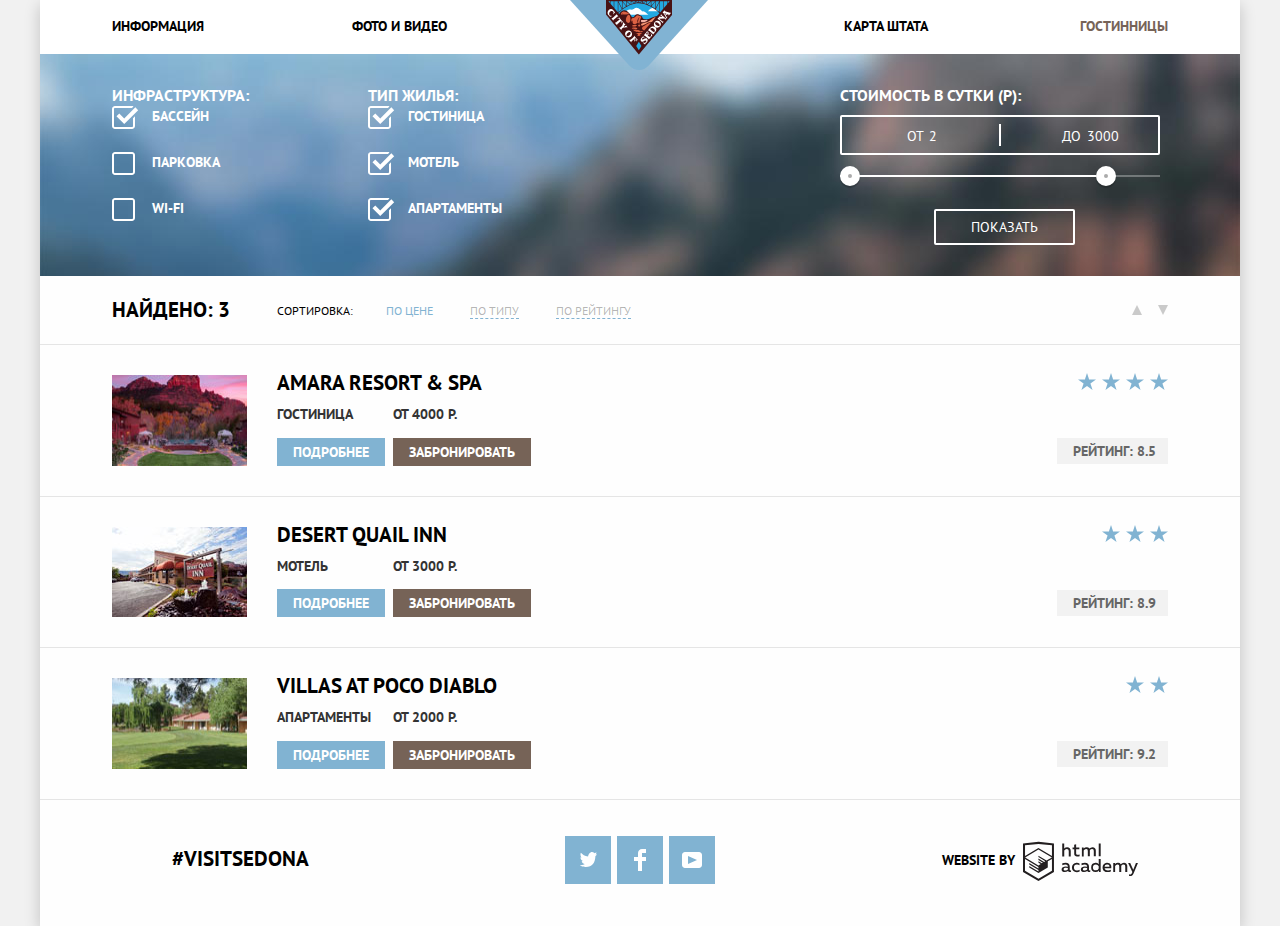
==== catalog.html @ 33144bb4 "добавлен общий класс .field-reset" ====
<!DOCTYPE html>
<html lang="ru">
  <head>
    <meta charset="utf-8">
    <title>Седона - каталог</title>
    <link href="https://fonts.googleapis.com/css?family=PT+Sans:400,700&display=swap&subset=cyrillic" rel="stylesheet">
    <link href="css/normalize.css" rel="stylesheet">
    <link href="css/style.css" rel="stylesheet">    
  </head>
  <body class="inner-page">
    <div class="background-container">
      <header class="site-header container">
        <nav class="main-navigation">
          <a class="navigation-logo" href="index.html">
            <img 
            src="img/logo.svg"  
            alt="city of sedona"
            width="138"
            height="70">  
          </a>
          <ul class="site-navigation list-reset">
            <li class="site-navigation-item">
              <a href="info.html">Информация</a>
            </li>
            <li class="site-navigation-item">
              <a href="foto-video.html">Фото и видео</a>
            </li>
            <li class="site-navigation-item">
              <a href="state-map.html">Карта штата</a>
            </li>
            <li class="site-navigation-item site-navigation-current">
              <a href="catalog.html">Гостинницы</a>
            </li>
          </ul>
        </nav>
      </header>
      <main class="inner-container">
        <h1 class="visually-hidden">Поиск Гостиницы</h1>
        <section class="search-appartment container">
          <h2 class="visually-hidden">Форма поиска</h2>
          <form class="search-form" method="get" action="https://echo.htmlacademy.ru">
            <fieldset class="column-infrastructure fieldset-reset">
              <legend>Инфраструктура:</legend>
              <ul class="list-reset">
                <li class="search-option">
                  <input class="visually-hidden search-input search-input-checkbox" type="checkbox" name="search-pool" id="search-pool" value="pool" checked>
                  <label for="search-pool">Бассейн</label>
                </li>
                <li class="search-option">
                  <input class="visually-hidden search-input search-input-checkbox" type="checkbox" name="search-parking" id="search-parking" value="parking">
                  <label for="search-parking">Парковка</label>
                </li>
                <li class="search-option">
                  <input class="visually-hidden search-input search-input-checkbox" type="checkbox" name="search-wifi" id="search-wifi" value="wifi">
                  <label for="search-wifi">Wi-Fi</label>
                </li>
              </ul>
            </fieldset>
            <fieldset class="column-house-type fieldset-reset">
              <legend>Тип жилья:</legend>
              <ul class="list-reset">
                <li class="search-option">
                  <input class="visually-hidden search-input search-input-checkbox" type="checkbox" name="search-hotel" id="search-hotel" value="hotel" checked>
                  <label for="search-hotel">Гостиница</label>
                </li>
                <li class="search-option">
                  <input class="visually-hidden search-input search-input-checkbox" type="checkbox" name="search-motel" id="search-motel" value="motel" checked>
                  <label for="search-motel">Мотель</label>                    
                </li>
                <li class="search-option">
                  <input class="visually-hidden search-input search-input-checkbox" type="checkbox" name="search-apartments" id="search-apartments" value="apartments" checked>
                  <label for="search-apartments">Апартаменты</label>                        
                </li>
              </ul>
            </fieldset>
            <div class="column-cost">
              <fieldset class="filter-range fieldset-reset">
                <legend class="filter-range-title">Стоимость в сутки (Р):</legend>
                <div class="price-controls">
                  <label class="min-price">
                    От
                    <input class="search-input" type="text" name="search-price-from" value="2">
                  </label>
                  
                  <label class="max-price">
                    До
                    <input class="search-input" type="text" name="search-price-to" value="3000">
                  </label>
                  
                </div>
                <div class="range-controls">
                  <div class="scale">
                    <div class="bar"></div>
                  </div>
                  <div class="range-toggle range-toggle-min"></div>
                  <div class="range-toggle range-toggle-max"></div>
                </div>
              </fieldset>
              <button type="submit" class="button search-button">
                Показать
              </button>
            </div>
          </form>
        </section>
        <section class="result-sort container">
          <h2 class="visually-hidden">Форма сортировки результата поиска</h2>
          <p class="result-found">
            <b>Найдено:</b>
            <span class="result-found-count">3</span>
          </p>
          
          <p class="result-sort-list-label">Сортировка:</p>
          <ul class="result-sort-list list-reset">
            <li class="result-sort-item active">
              <a href="#">
                По цене
              </a>
            </li>
            <li class="result-sort-item">
              <a href="#">
                По типу
              </a>
            </li>
            <li class="result-sort-item">
              <a href="#">
                По рейтингу
              </a>
            </li>
          </ul>

          <p class="result-sort-by-value">
            <a href="#" class="triangle-up">
            </a>
            <a href="#" class="triangle-down">
            </a>
          </p>
        </section>

        <section class="appartments">
          <h2 class="visually-hidden">Результаты поиска</h2>
          <ul class="appartment-list list-reset">
            <li class="appartment-item container">
              <img class="appartment-item-image" src="img/amara-resort-and-spa.jpg" alt="фото Amara Resort & Spa" width="135" height="90">
              <div class="appartment-item-second-column">                
                <h3 class="appartment-item-header">Amara Resort & Spa</h3>
                <p class="appartment-info">
                  <span class="appartment-type">
                      Гостиница
                  </span>
                  <span class="appartment-price">
                      От 4000 Р.
                  </span>
                </p>
                <p class="appartment-booking">
                  <a href="#" class="button button-detail">Подробнее </a>
                  <a href="#" class="button button-booking">Забронировать</a>
                </p>
              </div>
              <div class="appartment-rating">
                <p class="rating-starts stars-4">
                  <span class="visually-hidden">4 звезды</span>
                </p>
                <p class="rating-digit">Рейтинг: 8.5</p>
              </div>
            </li>
            <li class="appartment-item container">
              <img class="appartment-item-image" src="img/desert-quail-inn.jpg" alt="фото Desert Quail Inn" width="135" height="90">                
              <div class="appartment-item-second-column">    
                <h3 class="appartment-item-header">Desert Quail Inn</h3>
                <p class="appartment-info">
                  <span class="appartment-type">
                      Мотель
                  </span>
                  <span class="appartment-price">
                      От 3000 Р.
                  </span>
                </p>
                <p class="appartment-booking">
                  <a href="#" class="button button-detail">Подробнее </a>
                  <a href="#" class="button button-booking">Забронировать</a>
                </p>
              </div>
              <div class="appartment-rating">
                <p class="rating-starts stars-3">
                  <span class="visually-hidden">3 звезды</span>
                </p>
                <p class="rating-digit">Рейтинг: 8.9</p>
              </div>
            </li>
            <li class="appartment-item container">
              <img class="appartment-item-image" src="img/villas-at-poco-diablo.jpg" alt="фото Villas at Poco Diablo" width="135" height="90">                 
              <div class="appartment-item-second-column">  
                <h3 class="appartment-item-header">Villas at Poco Diablo</h3>
                <p class="appartment-info">
                  <span class="appartment-type">
                      Апартаменты
                  </span>
                  <span class="appartment-price">
                      От 2000 Р.
                  </span>
                </p>
                <p class="appartment-booking">
                  <a href="#" class="button button-detail">Подробнее </a>
                  <a href="#" class="button button-booking">Забронировать</a>
                </p>
              </div>
              <div class="appartment-rating">
                <p class="rating-starts stars-2">
                  <span class="visually-hidden">2 звезды</span>
                </p>
                <p class="rating-digit">Рейтинг: 9.2</p>
              </div>
            </li>
          </ul>
        </section>
      </main>
      <footer class="site-footer container">
        <p class="footer-hashtag">
          #visitsedona
        </p>
        <ul class="footer-social-list list-reset">
          <li>
            <a class="social-button" href="#">
              <span class="visually-hidden">twitter</span>
              <svg version="1.1" xmlns="http://www.w3.org/2000/svg" xmlns:xlink="http://www.w3.org/1999/xlink" x="0px" y="0px" width="17px" height="15px" viewBox="0 0 17 15" enable-background="new 0 0 17 15" xml:space="preserve">
              <g id="W6EeEF_1_">
                <g>
                  <path fill="#FFFFFF" d="M10.95,0.144c1.685-0.496,2.984,0.27,3.577,1.179c0.673-0.231,1.331-0.481,2.011-0.708
                    c-0.004,0.861-0.522,1.513-0.857,1.768c0.685,0.17,1.304-0.491,1.304-0.491c-0.169,1-1.006,1.788-1.563,2.024
                    c-0.231,6.75-3.175,11.217-10.077,11.082c-0.522,0,0.075,0-0.446,0c-0.41,0-4.164-0.46-4.898-1.887
                    c2.271,0.196,3.893-0.422,4.693-1.177c-0.96-0.3-2.679-0.477-2.979-2.95C2.064,9.09,2.279,9.212,2.905,9.103
                    C1.705,8.247,0.374,7.53,0.448,5.33c0.285,0.328,1.067,0.536,1.34,0.472c-0.703-0.241-1.97-3.36-0.894-4.952
                    c1.818,1.854,3.735,3.606,7.152,3.773C8.254,2.33,9.183,0.793,10.95,0.144z"/>
                </g>
              </g>
              </svg>
            </a>
          </li>
          <li>
            <a class="social-button" href="#">
              <span class="visually-hidden">facebook</span>
              <svg version="1.1" id="Layer_2" xmlns="http://www.w3.org/2000/svg" xmlns:xlink="http://www.w3.org/1999/xlink" x="0px" y="0px"
                width="12px" height="22px" viewBox="0 0 12 22" enable-background="new 0 0 12 22" xml:space="preserve">
              <path fill="#FFFFFF" d="M12,4V0H8C5.791,0,4,1.791,4,4v4H0v4h4v10h4V12h4V8H8V4H12z"/>
              </svg>
            </a>
          </li>
          <li>
            <a class="social-button" href="#">
              <span class="visually-hidden">youtube</span>
              <svg version="1.1" xmlns="http://www.w3.org/2000/svg" xmlns:xlink="http://www.w3.org/1999/xlink" x="0px" y="0px"
                width="20px" height="16px" viewBox="0 0 20 16" enable-background="new 0 0 20 16" xml:space="preserve">
              <path fill="#FFFFFF" d="M17,0H3C1.35,0,0,1.35,0,3v10c0,1.65,1.35,3,3,3h14c1.65,0,3-1.35,3-3V3C20,1.35,18.65,0,17,0z
                M6.027,11.998V4.002L15.014,8L6.027,11.998z"/>
              </svg>
            </a>
          </li>
        </ul>
        <p class="footer-copyright">
          <span class="footer-copyright-text">Website by</span>
          <a href="https://htmlacademy.ru/intensive/htmlcss">
            <svg xmlns="http://www.w3.org/2000/svg" viewBox="0 0 108.08 36.85" width="115" height="41" data-name="Layer 1">
              <title>logo-htmlacademy-small1</title>
              <path fill="#231f20" transform="translate(0 -0.02)" d="M 44.61 26.88 a 2 2 0 0 0 0.55 -0.1 v 1.33 a 3.25 3.25 0 0 1 -1.18 0.21 a 1.67 1.67 0 0 1 -1.67 -1 a 4.84 4.84 0 0 1 -3.14 1.08 c -1.51 0 -2.91 -0.83 -2.91 -2.55 c 0 -2.13 2 -2.79 3.71 -2.79 a 11.08 11.08 0 0 1 2.17 0.25 v -0.3 c 0 -1 -0.76 -1.77 -2.19 -1.77 a 7.42 7.42 0 0 0 -3 0.64 v -1.7 a 10.21 10.21 0 0 1 3.19 -0.55 c 2.36 0 3.81 1.12 3.81 3.65 v 3 a 0.54 0.54 0 0 0 0.49 0.59 h 0.17 Z m -6.44 -1.13 A 1.35 1.35 0 0 0 39.63 27 h 0.11 a 3.39 3.39 0 0 0 2.41 -1 V 24.58 a 9.72 9.72 0 0 0 -1.81 -0.21 c -1 0 -2.16 0.33 -2.16 1.38 h 0 Z m 12.36 -6.11 a 5 5 0 0 1 2.57 0.64 V 22 a 4.08 4.08 0 0 0 -2.3 -0.7 a 2.75 2.75 0 1 0 0 5.49 a 5 5 0 0 0 2.43 -0.64 v 1.71 a 6.27 6.27 0 0 1 -2.76 0.57 A 4.21 4.21 0 0 1 46 24.51 q 0 -0.21 0 -0.41 a 4.32 4.32 0 0 1 4.18 -4.46 h 0.38 Z m 12.17 7.24 a 2 2 0 0 0 0.55 -0.1 v 1.33 a 3.25 3.25 0 0 1 -1.18 0.21 a 1.67 1.67 0 0 1 -1.67 -1 a 4.84 4.84 0 0 1 -3.14 1.08 c -1.51 0 -2.91 -0.83 -2.91 -2.55 c 0 -2.13 2 -2.79 3.71 -2.79 a 11.08 11.08 0 0 1 2.17 0.25 v -0.3 c 0 -1 -0.76 -1.77 -2.19 -1.77 a 7.42 7.42 0 0 0 -3 0.64 v -1.7 a 10.21 10.21 0 0 1 3.19 -0.55 c 2.36 0 3.81 1.12 3.81 3.65 v 3 a 0.54 0.54 0 0 0 0.49 0.59 h 0.17 Z m -6.44 -1.13 A 1.35 1.35 0 0 0 57.73 27 h 0.11 a 3.39 3.39 0 0 0 2.41 -1 V 24.58 a 9.72 9.72 0 0 0 -1.81 -0.21 c -1.06 0 -2.16 0.33 -2.16 1.38 h 0 Z M 73 16 V 28.2 H 71.35 V 26.88 a 3.88 3.88 0 0 1 -3.19 1.54 a 4.4 4.4 0 0 1 0 -8.78 a 3.81 3.81 0 0 1 3 1.3 V 16 H 73 Z m -4.53 5.22 a 2.76 2.76 0 1 0 0 5.52 A 2.86 2.86 0 0 0 71.15 25 V 23 A 2.91 2.91 0 0 0 68.49 21.27 Z M 79 19.64 c 3.31 0 4.46 2.68 3.92 5.09 H 76.7 c 0.21 1.5 1.67 2.11 3.19 2.11 a 6.11 6.11 0 0 0 2.64 -0.59 v 1.6 a 7.14 7.14 0 0 1 -3 0.57 C 77 28.42 74.78 27 74.78 24 a 4.18 4.18 0 0 1 4 -4.39 H 79 Z m 0.09 1.54 a 2.28 2.28 0 0 0 -2.44 2.1 v 0.06 H 81.3 A 2 2 0 0 0 79.13 21.18 Z m 5.73 7 V 19.87 h 1.65 v 1 a 3.81 3.81 0 0 1 2.78 -1.27 A 2.86 2.86 0 0 1 91.89 21 a 4.12 4.12 0 0 1 2.91 -1.33 A 3.06 3.06 0 0 1 98 23 V 28.2 h -1.9 V 23.05 a 1.59 1.59 0 0 0 -1.42 -1.75 H 94.42 a 2.8 2.8 0 0 0 -2.07 1.12 V 28.2 h -1.9 V 23.05 A 1.59 1.59 0 0 0 89 21.31 H 88.8 a 3 3 0 0 0 -2.21 1.29 v 5.63 H 84.86 Z m 21.31 -8.33 h 1.9 l -3.91 9.46 c -0.9 2.17 -2.09 2.86 -3.35 2.86 a 4.76 4.76 0 0 1 -1.1 -0.14 V 30.46 a 2.86 2.86 0 0 0 0.85 0.12 c 0.9 0 1.58 -0.64 2.07 -1.9 l 0.17 -0.42 l -4 -8.4 h 2 l 2.86 6.29 Z M 38.73 1.46 V 6.22 a 3.81 3.81 0 0 1 2.7 -1.14 a 3.25 3.25 0 0 1 3.44 3.4 v 5.15 H 43 V 8.72 a 1.81 1.81 0 0 0 -1.61 -2 h -0.3 a 2.93 2.93 0 0 0 -2.32 1.39 v 5.52 h -1.9 V 1.46 h 1.9 Z M 49.94 2.31 v 3 h 3 V 6.91 h -3 v 3.81 c 0 1.1 0.5 1.46 1.58 1.46 a 4.49 4.49 0 0 0 1.69 -0.33 v 1.6 A 6.8 6.8 0 0 1 51 13.8 a 2.55 2.55 0 0 1 -2.86 -2.74 V 6.89 H 46.58 V 5.26 h 1.5 V 2.74 Z m 5.4 11.31 V 5.28 H 57 v 1 A 3.81 3.81 0 0 1 59.77 5 a 2.86 2.86 0 0 1 2.6 1.33 A 4.12 4.12 0 0 1 65.28 5 A 3.06 3.06 0 0 1 68.44 8.4 v 5.21 h -1.9 V 8.46 a 1.59 1.59 0 0 0 -1.42 -1.75 H 64.89 a 2.8 2.8 0 0 0 -2.07 1.12 v 5.78 h -1.9 V 8.46 A 1.59 1.59 0 0 0 59.5 6.71 H 59.27 A 3 3 0 0 0 57.06 8 v 5.63 H 55.34 Z M 71.17 1.45 H 73 V 13.6 H 71.17 V 1.45 Z M 14.71 0 H 14.55 L 0 1.54 V 28.21 l 14.55 8.66 l 14.55 -8.66 V 1.54 Z m 12.5 27.1 L 14.55 34.64 L 1.9 27.12 V 16.18 l 12.59 7.5 V 25 L 5.86 19.9 v 1.31 l 8.68 5.21 v 1.39 L 5.87 22.65 V 24 l 8.68 5.21 l 8.75 -5.24 V 18.31 L 27.2 16 V 27.12 Z m 0 -12.53 l -3.48 2 l -1.6 1 L 14.51 13 v 1.31 L 21 18.23 H 21 l -0.14 0.09 l -1 0.54 l -5.37 -3.2 V 17 l 4.24 2.52 l -1 0.67 l -3.2 -1.9 v 1.31 l 2.1 1.24 L 14.5 22.1 L 2 14.65 L 14.51 7.11 Z m 0 -1.32 L 14.49 5.76 L 1.91 13.25 v -10 L 14.56 1.92 L 27.21 3.25 v 10 h 0 Z" />
            </svg>
          </a> 
        </p> 
      </footer>
    </div>
  </body>
</html>
---- css/style.css ----
/*
ToDO: Проверить как выглядят странички в IE, Chrome, Firefox, Safari
*/
/*
    ToDo: Для IE почему появляются полосы прокрутки?
*/
body {
    margin: 0;
    padding: 0;

    font-family: "PT Sans", Arial, sans-serif;
    font-size: 14px;
    line-height: 26px;
    font-weight: 700;
    color: #000000;
    text-transform: uppercase;

    background-color: #f1f1f1;
    counter-reset: block-number;
    position: relative;
}

a {
    text-decoration: none;
}

h1 {
    text-align: center;
    font-size: 21px;
}

img {
    max-width: 100%;
    height: auto;
}

.visually-hidden:not(:focus):not(:active),
input[type="checkbox"].visually-hidden{
  position: absolute;

  width: 1px;
  height: 1px;
  margin: -1px;
  border: 0;
  padding: 0;

  white-space: nowrap;

  clip-path: inset(100%);
  clip: rect(0 0 0 0);
  overflow: hidden;
}

.background-container {
    position: relative;    
    width: 1200px; 
    margin: 0 auto;
    box-shadow: 0px 5px 15px 0px rgba(0, 1, 1, 0.2); 
}

.button {
    display: inline-block;    
    padding: 10px 30px;    
    font: inherit;
    text-align: center;
    vertical-align: middle;
    text-transform: uppercase;
    border: none;
    outline: none;
}

.container {
    padding: 0 72px;
}

.list-reset {
    margin: 0;
    padding: 0;
    list-style: none;
}

.fieldset-reset {
    border: none;
    padding: 0;
    margin: 0;
}

/*---------- Navigation ----------*/
.site-header{
    background-color: #ffffff;
}

.main-navigation {
    position: relative;
    padding-top: 13px;
    padding-bottom: 15px;
}

.navigation-logo {
    position: absolute;
    left: calc(50% - 140px/2);
    top: 0;
}

.site-navigation {
    display: flex;
    align-items: center;
}

.site-navigation a {
    color: #000000;
}

.site-navigation a:hover {
    color: #81b3d2;
}

.site-navigation a:active {
    color: rgba(0, 0, 0, 0.3);
}

.site-navigation-item {
    width: 128px;
    margin-right: 112px;
}

.site-navigation-item:nth-child(2) {
    margin-right: auto;
}

.site-navigation-item:last-child {
    margin-right: 0;
}

.site-navigation-item:nth-last-child(1),
.site-navigation-item:nth-last-child(2) {
    text-align: right;
}

.site-navigation-current a {
    color: #766357;
}

/*---------- Main content ----------*/
.main {
    background-color: #ffffff;
}

.main-header {
    margin-bottom: 25px;
}
/*---------- intro ----------*/
.intro {
    background-color: #38484d;
    background-image: url("../img/intro-background.jpg");
    background-repeat:  no-repeat;
    background-position:  center -55px;
    background-size: 100%;
    text-align: center;
    margin-bottom: 60px;
}

.intro::after {
    content: "";
    display: block;
    background-image: url("../img/intro-polygon.svg");
    background-repeat:  no-repeat;
    height: 57px;
    width: 100%;
}

.intro img {
    margin-top: 76px;
    margin-bottom: 17px;
}

/*---------- advantages----------*/
.advantage-list-caption {
    color: #333333;
    text-align: center;
    font-weight: 400;
    margin-bottom: 50px;    
}

.advantage-list {
    display: flex;
    flex-wrap: wrap;
}

.advantage-item {
    min-width: 400px;
    min-height: 256px;    
}

.advantage-item-description {
    box-sizing: border-box;
    min-width: 400px;
    min-height: 256px;
    position: relative;
    color: #ffffff;
    text-align: center;
    background-color: #81b3d2;
    padding-top: 50px;    
}

.advantage-item-description {
    display: flex;
    flex-direction: column;
    align-items: center;
}

.advantage-item-description::after {
    display: block;
    width: 100%;
    counter-increment: block-number; 
    content: "— №"counter(block-number)" —";
    font-weight: 400;
    font-size: 14px;
    line-height: 21px;
    position: absolute;
    top: 50%;
    left: 50%;
    transform: translate(-50%, -50%);
}

.advantage-item-description h3 {
    margin: 0 auto;
    margin-bottom: 65px;
    font-size: 21px;
    line-height: 21px;
}

.main-advantage h3{
    max-width: 151px;
}

.extra-advantage h3{
    max-width: 160px;
}

.extra-advantage .advantage-item-info {
    max-width: 255px;
}

.main-advantage .advantage-item-info {
    max-width: 280px;
}

.advantage-item:nth-of-type(n+3) .advantage-item-description {
    color: #000000;
    background-color: #eeeeee;
}

.advantage-item-info {
    font-weight: 400;
    font-size: 14px;
    line-height: 21px;
    margin-top: auto;
    margin-bottom: 55px;
    text-align: center;
}

.city-advantage-list {
    display: flex;
    min-width: 400px;
    min-height: 330px;
}

.city-advantage-item {
    background-repeat: no-repeat;
    background-position: center 60px;
    text-align: center;
}

.city-advantage-item:nth-child(1) {
    background-image: url("../img/icon-house.svg");    
}

.city-advantage-item:nth-child(2) {
    background-image: url("../img/icon-burger.svg");    
}

.city-advantage-item:nth-child(3) {
    background-image: url("../img/icon-present.svg");    
}

.city-advantage-item h4 {
    font-size: 21px;
    margin-top: 166px;
}

.city-advantage-item p {
    font-weight: 400;
}    

/*---------- search ----------*/
.search {
    text-align: center;
}

.got-interested {
    font-size: 30px;
    line-height: 36px;
    margin-top: 52px;
    margin-bottom: 25px;
    display: inline-block;    
}

.search p {
    color: #333333;
    font-weight: 400;
    margin-top: 0;
    margin-bottom: 40px;    
}

.button.button-search {
    padding: 32px 140px;
    font-size: 21px;
    color: #ffffff;
    background-color: #766357;
}

.button-search:hover {
    background-color: #604e43;
}

.button-search:active {
    color: rgba(0, 0, 0, 0.3);
    background-color: #503e33;
}

/*---------- Map ----------*/
.map {
    position: relative;
}

/*---------- Footer ----------*/
.site-footer {
    position: absolute;
    bottom: 0;
    left: 0;
    box-sizing: border-box;
    min-width: 1200px;
    padding-top: 36px;
    padding-bottom: 36px;
    display: flex;
    background-color: rgba(255, 255, 255, 0.9);    
}

.inner-page .site-footer {
    position: static;    
}

.footer-hashtag {
    font-size: 21px;
    text-align: center;    
    padding: 0;
    margin: 0;
    margin-top: 10px;
    margin-left: 60px;
    margin-right: 256px;
}

.footer-copyright {
    display: flex;
    justify-content: flex-end;
    width: 240px;
    margin: 0px;
    margin-top: 5px;
    margin-right: 30px;
    text-align: right;
    vertical-align: middle;
}

.footer-copyright-text {
    margin-top: 6px;
    margin-right: 8px;
}

.footer-social-list {
    display: flex;
    flex-wrap: wrap;
    justify-content: space-between;
    width: 150px;
    margin-right: auto;
}

.social-button {
    display: flex;
    align-items: center;
    justify-content: center;
    width: 46px;
    height: 48px;
    background-color: #81b3d2;
}

.social-button:hover,
.social-button:focus {
    background-color: #669ec0;
}

.social-button:active path{
    background-color: #5496bd;
}

.social-button:active path{
    fill: #5496bd;
}

.logo-name * { 
    fill: #231f20;
}

/*---------- hotel-search ----------*/
.hotel-search {
    background-color: #ffffff; 
    position: absolute;
    top: 0px;
    left: 50%;
    transform: translateX(-50%);
}

.hotel-search-form {
    text-align: center;
}

.search-form-field {
    box-sizing: border-box;
    outline: none;
    font: inherit;
    text-transform: uppercase;
    background-color: #f2f2f2;
    border: 2px solid transparent; 
    height: 38px;
    padding: 0 13px;
}

.search-form-field:hover {
    background-color: #ebebeb;
}

.search-form-field:focus {
    background-color: #ffffff;
    border-color: #e5e5e5;
}

.search-form-field.field-text {
    width: 308px;    
}

.search-form-field.field-number {
    width: 38px;
}

.hotel-search-button {
    position: relative;
    padding: 0;
    height: 38px;
    width: 38px; 
    background-color: #f2f2f2;
}

.hotel-search-button::before,
.hotel-search-button-plus::after {
    content: "";
    display: block;
    position: absolute;
    left: 50%;
    top: 50%;
    transform: translate(-50%, -50%);
    background-color: #a9a9a9;
}

.hotel-search-button::before {
    width: 12px;
    height: 3px;
}

.hotel-search-button-plus::after {
    width: 3px;
    height: 12px;
}

.hotel-search-button:hover::before,
.hotel-search-button:hover::after,
.hotel-search-button:focus::before,
.hotel-search-button:focus::after {
    background-color: #000000;
}

.hotel-search-button:active::before,
.hotel-search-button:active::after {
    background-color: #81b3d2;
}

.hotel-search-line {
    display: flex;
    justify-content: space-between;
}

.hotel-search-button-find {
    padding: 21px 196px;
    font: inherit;
    font-size: 21px;
    text-transform: uppercase;
    color: #ffffff;
    background-color: #81b3d2;
    margin-top: 26px;
}

.hotel-search-button-find:hover {
    background-color: #669ec0;
}

.hotel-search-button-find:active {
    color: rgba(0, 0, 0, 0.3);
    background-color: #5496bd;
}

.hotel-search-button-calendar {
    padding: 0;
    height: 38px;
    width: 38px;
    display: inline-flex;
    align-items: center;
    justify-content: center;
    vertical-align: bottom;
    background-color: #f2f2f2;
}

.hotel-search-button-calendar:hover,
.hotel-search-button-calendar:focus * {
    fill: #000000;
}

.hotel-search-button-calendar:active * {
    fill: #81b3d2;
}

.hotel-search-button-calendar * {
    fill: #cacaca;
}

.appartment-item-header {
    font-size: 21px;
}

.appartment-item-header:hover {
    color: #81b3d2;
}

.appartment-item-header:active,
.appartment-item-header:focus {
    color: rgba(0, 0, 0, 0.3);
}

/*------------форма поиска------------*/
.search-appartment {
    background-color: #81b3d2;
    background-image: url("../img/filter-background.jpg");
    padding-top: 31px;
    padding-bottom: 31px;
}

.search-form legend {
    font-size: 16px;
    line-height: 21px;
    color: #ffffff;
}

.search-option {
    position: relative;
    font-size: 14px;
    line-height: 21px;
    color: #ffffff;
    padding-left: 40px;
    margin-bottom: 25px;
}


.search-input + label:before{
    content:"";
    display: block;
    position: absolute;
    left: 0;
    width: 27px;
    height: 23px;
    background-image: url("../img/checkbox-off.svg");
    background-repeat: no-repeat;
}

.search-input:checked + label:before {
    background-image: url("../img/checkbox-on.svg");
}

.search-input-number {
    font: inherit;
    font-weight: 400;
    font-size: 14px;
    line-height: 21px;
    color: #ffffff;
}

.search-button {
    font: inherit;
    font-weight: 400;
    font-size: 14px;
    line-height: 21px;
    background-color:  transparent;
    color: #ffffff;
}

.search-form {
    display: flex;
    justify-items: flex-end;
}

.form-column legend{
    margin-bottom: 20px;
}

.column-infrastructure {
    min-width: 241px;
}

.column-house-type {
    min-width: 241px;
    margin-left: 15px;
}

.column-cost {
    margin-left: auto;
    min-width: 328px;
}

/*стили range фильтра с двумя кнопками*/
.filter-range {
    width: 320px;
    color: #ffffff;
    font-weight: 400;
}

.filter-range-title {
    margin-bottom: 9px;
    font-weight: 600;
    font-size: 16px;
    line-height: 21px;
}


.price-controls {
    position: relative;
    height: 36px;
    margin-bottom: 20px;
    font-size: 0;
    border: 2px solid #ffffff;
    border-radius: 2px;
}

.price-controls::after {
    content: "";
    position: absolute;
    top: 50%;
    left: 50%;
    width: 2px;
    height: 22px;
    background: #ffffff;
    transform: translate(-50%, -50%);
}

.price-controls label {
    display: inline-block;
    font-size: 14px;
    line-height: 38px;
    vertical-align: top;
    cursor: pointer;
}

.price-controls .min-price,
.price-controls .max-price {
    width: 90px;
    padding-left: 65px;
}

.search-input {
    width: 50px;
    margin: 0;
    color: inherit;
    font: inherit;
    background: none;
    border: none;
    line-height: 14px;
}

.range-controls {
    position: relative;
    margin-bottom: 32px;
}

.range-controls .scale {
    height: 2px;
    background: rgba(255, 255, 255, 0.3);
}

.range-controls .bar {
    width: 80%;
    height: 2px;
  
    background: #ffffff;
}

.range-toggle {
    position: absolute;
    top: -9px;
    width: 4px;
    height: 4px;
    background: #ababab;
    border: 8px solid #ffffff;
    border-radius: 50%;
    box-shadow: 0 2px 1px 0 rgba(0, 1, 1, 0.2);
    cursor: pointer;
}

.range-toggle:hover {
    background: #1c4f80;
}

.range-toggle-min {
    left: 0;
}
  
.range-toggle-max {
    left: 80%;
}

.search-button {
    display: block;
    margin: 0 auto;
    padding: 6px 35px;
    font-size: 14px;
    line-height: 20px;
    color: #ffffff;
    text-transform: uppercase;
    background: transparent;
    border: 2px solid #ffffff;
    border-radius: 2px;
    cursor: pointer;
}

.search-button:hover {
    color: #000000;
    background: #ffffff;
}

/*------------форма сортировки------------*/
.result-sort {
    background-color: #fefefe;
    display: flex;
    align-items: center;
}

.result-found {
    display: inline-block;
    font-size: 21px;
    line-height: 26px;
    font-weight: 700;
}

.result-sort-by-value {
    margin-left: auto;
}

.result-sort-item {
    display: inline-block;  
    margin-left: 33px;  
}

.result-found {
    min-width: 165px;
}

.result-sort-list-label {
    min-width: 76px;
}

.result-sort-list-label {
    font-size: 12px;
    line-height: 21px;
    font-weight: 400;
}

.result-sort-item:not(.active) a {
    border-bottom: 1px dashed #81b3d2;    
}

.result-sort-item a {
    font-size: 12px;
    line-height: 21px;
    font-weight: 400;
    outline: none;
}

.result-sort-item a:hover,
.result-sort-item a:focus {
    color: #81b3d2;
}

.result-sort-item a:active {
    color: #000000;
}

.result-sort-item a {
    color: rgba(0, 0, 0, 0.3);
}

.result-sort-item.active a {
    color: #81b3d2;
}

.triangle-up {
    display: inline-block;
	width: 0;
	height: 0;
	border-left: 5px solid transparent;
	border-right: 5px solid transparent;
    border-bottom: 10px solid #cacaca;
    outline: none;
}

.triangle-down {
    display: inline-block;
	width: 0;
	height: 0;
	border-left: 5px solid transparent;
    border-right: 5px solid transparent;
    border-top: 10px solid #cacaca;
    margin-left: 12px;
    outline: none;
}

.triangle-up:hover,
.triangle-up:focus {
   border-bottom-color: #000000;
}

.triangle-up:active {
    border-bottom-color: #81b3d2;
}

.triangle-down:hover,
.triangle-down:focus {
    border-top-color: #000000;
}
 
.triangle-down:active {
    border-top-color: #81b3d2;
} 

/*------*/
.appartment-type,
.appartment-price {
    font-size: 14px;
    line-height: 21px;
    color: #333333;
}

.appartment-type {
    display: inline-block;
    min-width: 110px;
    margin-right: 2px;
}

.button-detail {
    color: #ffffff;
    background-color: #81b3d2;
    padding: 1px 16px;
    margin: 0px;
    margin-right: 4px;
}

.button-detail:hover {
    background-color: #669ec0;
}

.button-detail:active,
.button-detail:focus {
    background-color: #5496bd;
}

.button-booking {
    color: #ffffff;
    background-color: #766357;
    padding: 1px 16px;
    margin: 0px;
}

.button-booking:hover {
    background-color: #604e43;
}

.button-booking:active,
.button-booking:focus {
    background-color: #503e33;
}

.rating-starts {
    display: block;
    background-image: url("../img/star.svg");
    width: 10px;
    height: 17px;
    margin: 0;
    margin-top: 3px;
    padding: 0;
    background-repeat: repeat-x;
    margin-left: auto;
}

.stars-1 {
    width: 24px;
}

.stars-2 {
    width: 48px;
}

.stars-3 {
    width: 72px;
}

.stars-4 {
    width: 96px;
}

.stars-5 {
    width: 120px;
}

.rating-digit {
    display: inline-block;
    color: #666666;
    background-color: #f2f2f2;
    padding-left: 16px;
    padding-right: 12px;
    margin: 0;   
    margin-top: 48px; 
    font-weight: 400px;
}

.appartment-item {
    display: flex;    
    list-style: none;
    padding-top: 25px;
    padding-bottom: 30px;
    border-top: 1px solid #e5e5e5;
    background-color: #fefefe;
}

.appartment-item:last-child {
    border-bottom: 1px solid #e5e5e5;    
}

/*--------------- search form ---------------*/
.hotel-search {
    box-sizing: border-box;
    width: 570px;
    padding: 55px;
    margin: 0 auto;
}

.hotel-search-item {
    display: flex;
    align-items: center;
    margin-top: 0;
    margin-bottom: 29px;
    padding: 0;
}
 
.hotel-search-item label {
    display: inline-block;
    min-width: 112px;
    margin-right: auto;
    text-align: left;
}

.appartments {
    /*временно для сетки*/
    min-width: 455px;
}

.appartment-item-image {
    margin-top: 5px;
    margin-right: 30px;
}

.appartment-item-second-column {
    width: 560px;
}

.appartment-item-header {
    margin-top: 0;
    margin-bottom: 5px;
}

.appartment-info {
    margin: 0px;
    margin-bottom: 10px;
}

.appartment-booking {
    margin: 0px;
    padding: 0px;
}

.appartment-rating {
    margin-left: auto;
}

.advantage-item:nth-child(1) {
    display: flex;
    flex-wrap: wrap;
}

.advantage-item:nth-child(2) {
    display: flex;
}
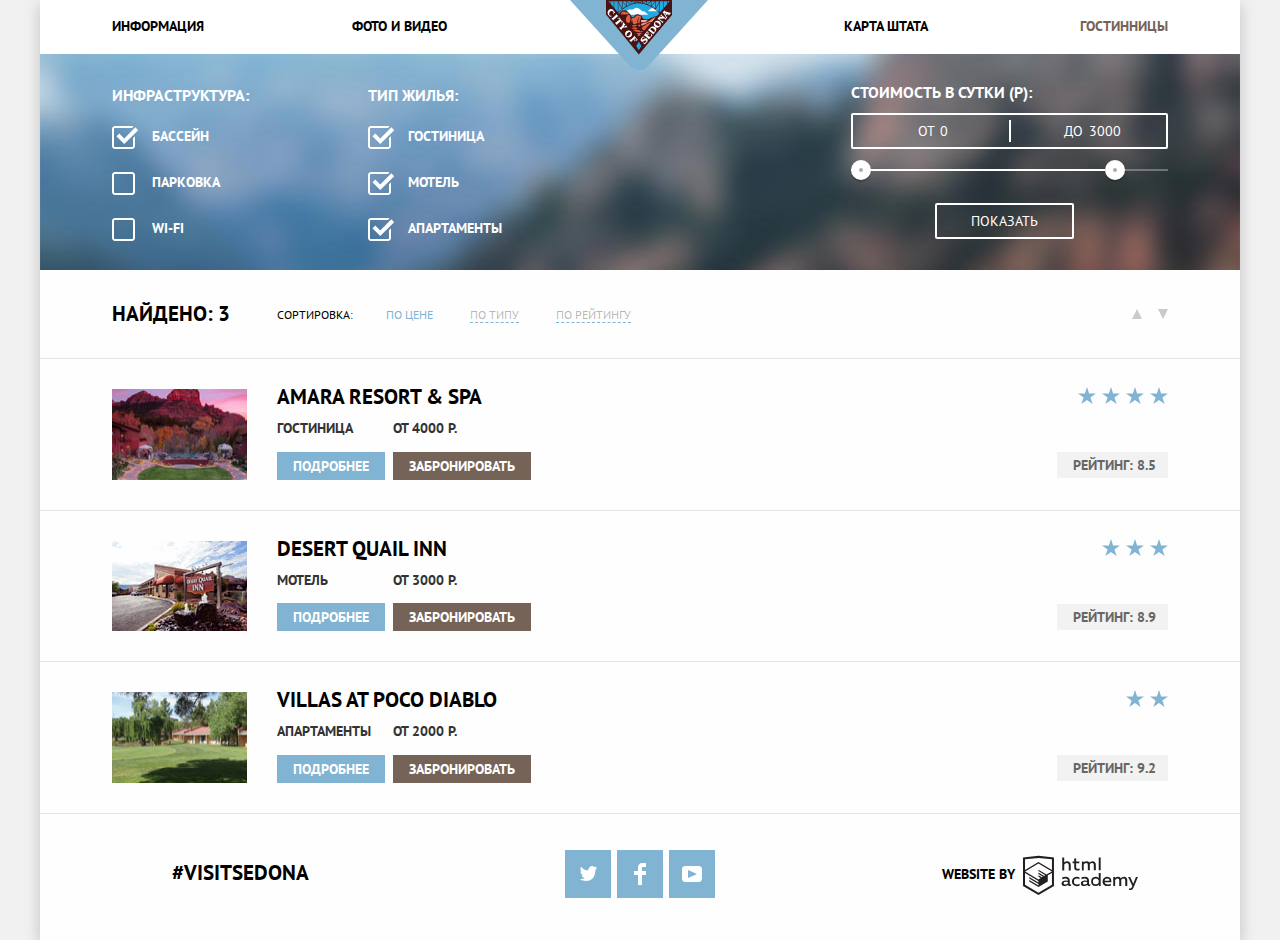
==== commit d0c911a7: "подогнал стили для рендж фильтра" ====
--- a/catalog.html
+++ b/catalog.html
@@ -79,7 +79,7 @@
                 <div class="price-controls">
                   <label class="min-price">
                     От
-                    <input class="search-input" type="text" name="search-price-from" value="2">
+                    <input class="search-input" type="text" name="search-price-from" value="0">
                   </label>
                   
                   <label class="max-price">
--- a/css/style.css
+++ b/css/style.css
@@ -310,11 +310,11 @@
     color: #333333;
     font-weight: 400;
     margin-top: 0;
-    margin-bottom: 40px;    
+    margin-bottom: 41px;    
 }
 
 .button.button-search {
-    padding: 32px 140px;
+    padding: 31px 140px;
     font-size: 21px;
     color: #ffffff;
     background-color: #766357;
@@ -424,6 +424,15 @@
     text-align: center;
 }
 
+.search-dates {
+    padding-left: 3px;
+}
+
+.search-dates input{
+    padding: 0 10px;
+}
+
+
 .search-form-field {
     box-sizing: border-box;
     outline: none;
@@ -493,13 +502,8 @@
     background-color: #81b3d2;
 }
 
-.hotel-search-line {
-    display: flex;
-    justify-content: space-between;
-}
-
 .hotel-search-button-find {
-    padding: 21px 196px;
+    padding: 15px 196px;
     font: inherit;
     font-size: 21px;
     text-transform: uppercase;
@@ -566,6 +570,11 @@
     font-size: 16px;
     line-height: 21px;
     color: #ffffff;
+    margin-bottom: 20px;
+}
+
+.search-option:not(:last-child) {
+    margin-bottom: 25px;
 }
 
 .search-option {
@@ -574,9 +583,7 @@
     line-height: 21px;
     color: #ffffff;
     padding-left: 40px;
-    margin-bottom: 25px;
-}
-
+}
 
 .search-input + label:before{
     content:"";
@@ -615,10 +622,6 @@
     justify-items: flex-end;
 }
 
-.form-column legend{
-    margin-bottom: 20px;
-}
-
 .column-infrastructure {
     min-width: 241px;
 }
@@ -630,12 +633,18 @@
 
 .column-cost {
     margin-left: auto;
-    min-width: 328px;
-}
+    /*min-width: 328px;*/
+    margin-top: -3px;
+}
+
 
 /*стили range фильтра с двумя кнопками*/
+.column-cost legend{
+    margin-bottom: 10px;
+}
+
 .filter-range {
-    width: 320px;
+    width: 317px;
     color: #ffffff;
     font-weight: 400;
 }
@@ -650,7 +659,7 @@
 
 .price-controls {
     position: relative;
-    height: 36px;
+    height: 32px;
     margin-bottom: 20px;
     font-size: 0;
     border: 2px solid #ffffff;
@@ -671,7 +680,7 @@
 .price-controls label {
     display: inline-block;
     font-size: 14px;
-    line-height: 38px;
+    line-height: 32px;
     vertical-align: top;
     cursor: pointer;
 }
@@ -679,7 +688,14 @@
 .price-controls .min-price,
 .price-controls .max-price {
     width: 90px;
+}
+
+.price-controls .min-price {
     padding-left: 65px;
+}
+
+.price-controls .max-price {
+    padding-left: 56px;
 }
 
 .search-input {
@@ -735,8 +751,9 @@
 
 .search-button {
     display: block;
-    margin: 0 auto;
-    padding: 6px 35px;
+    /*margin: 0 auto;*/
+    margin-left: 84px;
+    padding: 6px 34px;
     font-size: 14px;
     line-height: 20px;
     color: #ffffff;
@@ -757,6 +774,7 @@
     background-color: #fefefe;
     display: flex;
     align-items: center;
+    min-height: 88px;
 }
 
 .result-found {
@@ -967,19 +985,25 @@
     margin: 0 auto;
 }
 
+.hotel-search-line {
+    display: flex;
+    justify-content: space-between;
+}
+
 .hotel-search-item {
     display: flex;
     align-items: center;
     margin-top: 0;
     margin-bottom: 29px;
-    padding: 0;
+    min-width: 227px;
 }
  
 .hotel-search-item label {
-    display: inline-block;
-    min-width: 112px;
     margin-right: auto;
-    text-align: left;
+}
+
+.hotel-search-item.search-children label{
+    margin-left: 48px;    
 }
 
 .appartments {
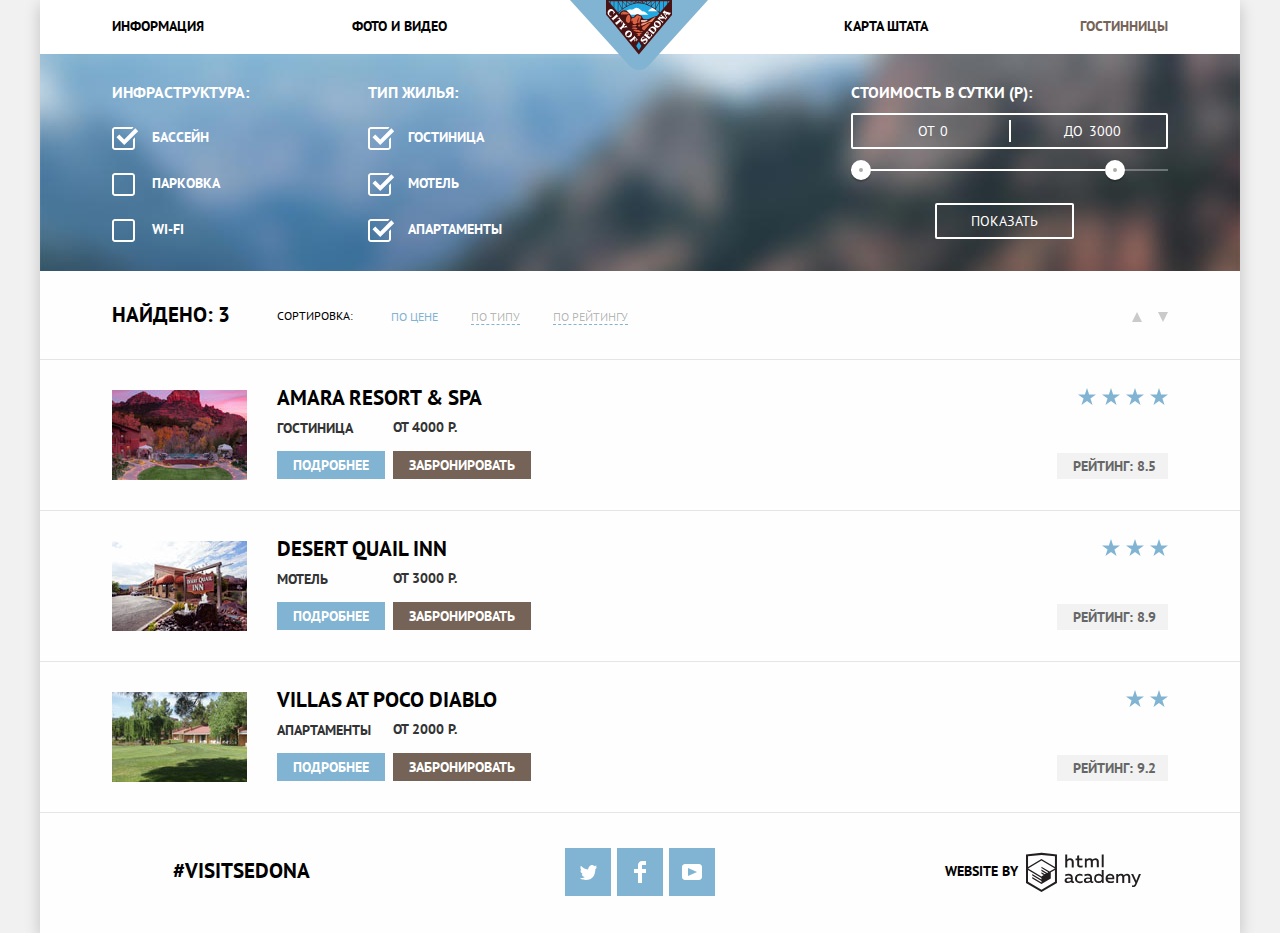
==== commit 9abb8979: "заголовок в найденных отелях - ссылка" ====
--- a/catalog.html
+++ b/catalog.html
@@ -142,7 +142,9 @@
             <li class="appartment-item container">
               <img class="appartment-item-image" src="img/amara-resort-and-spa.jpg" alt="фото Amara Resort & Spa" width="135" height="90">
               <div class="appartment-item-second-column">                
-                <h3 class="appartment-item-header">Amara Resort & Spa</h3>
+                <h3 class="appartment-item-header">
+                  <a href="#">Amara Resort & Spa</a>
+                </h3>
                 <p class="appartment-info">
                   <span class="appartment-type">
                       Гостиница
@@ -166,7 +168,9 @@
             <li class="appartment-item container">
               <img class="appartment-item-image" src="img/desert-quail-inn.jpg" alt="фото Desert Quail Inn" width="135" height="90">                
               <div class="appartment-item-second-column">    
-                <h3 class="appartment-item-header">Desert Quail Inn</h3>
+                <h3 class="appartment-item-header">
+                    <a href="#">Desert Quail Inn</a>
+                </h3>
                 <p class="appartment-info">
                   <span class="appartment-type">
                       Мотель
@@ -190,7 +194,9 @@
             <li class="appartment-item container">
               <img class="appartment-item-image" src="img/villas-at-poco-diablo.jpg" alt="фото Villas at Poco Diablo" width="135" height="90">                 
               <div class="appartment-item-second-column">  
-                <h3 class="appartment-item-header">Villas at Poco Diablo</h3>
+                <h3 class="appartment-item-header">
+                  <a href="#">Villas at Poco Diablo</a>
+                </h3>
                 <p class="appartment-info">
                   <span class="appartment-type">
                       Апартаменты
--- a/css/style.css
+++ b/css/style.css
@@ -4,6 +4,13 @@
 /*
     ToDo: Для IE почему появляются полосы прокрутки?
 */
+/*
+    Todo: посмотреть почему появляется полоска в интро. Скорее всего по каким то параметрам background
+    https://clip2net.com/s/421g55h
+*/
+/*
+    Todo: Пропустить файл через автопрефиксер
+*/
 body {
     margin: 0;
     padding: 0;
@@ -24,11 +31,6 @@
     text-decoration: none;
 }
 
-h1 {
-    text-align: center;
-    font-size: 21px;
-}
-
 img {
     max-width: 100%;
     height: auto;
@@ -52,18 +54,18 @@
 }
 
 .background-container {
-    position: relative;    
+    position: relative;
     width: 1200px; 
     margin: 0 auto;
-    box-shadow: 0px 5px 15px 0px rgba(0, 1, 1, 0.2); 
+    box-shadow: 0px 5px 15px 0px rgba(0, 1, 1, 0.2);
 }
 
 .button {
-    display: inline-block;    
-    padding: 10px 30px;    
+    display: inline-block;
+    vertical-align: middle;
+    padding: 10px 30px;
     font: inherit;
     text-align: center;
-    vertical-align: middle;
     text-transform: uppercase;
     border: none;
     outline: none;
@@ -85,6 +87,10 @@
     margin: 0;
 }
 
+.hidden {
+    display: none;
+}
+
 /*---------- Navigation ----------*/
 .site-header{
     background-color: #ffffff;
@@ -122,6 +128,7 @@
 .site-navigation-item {
     width: 128px;
     margin-right: 112px;
+    text-align: left;
 }
 
 .site-navigation-item:nth-child(2) {
@@ -147,7 +154,11 @@
 }
 
 .main-header {
+    max-width: 450px;
+    margin: 0 auto;
     margin-bottom: 25px;
+    text-align: center;
+    font-size: 21px;
 }
 /*---------- intro ----------*/
 .intro {
@@ -165,13 +176,14 @@
     display: block;
     background-image: url("../img/intro-polygon.svg");
     background-repeat:  no-repeat;
-    height: 57px;
-    width: 100%;
+    background-position: 0px 2px;
+    min-height: 59px;
+    min-width: 1200px;
 }
 
 .intro img {
     margin-top: 76px;
-    margin-bottom: 17px;
+    margin-bottom: 15px;
 }
 
 /*---------- advantages----------*/
@@ -179,7 +191,7 @@
     color: #333333;
     text-align: center;
     font-weight: 400;
-    margin-bottom: 50px;    
+    margin-bottom: 52px;
 }
 
 .advantage-list {
@@ -189,7 +201,7 @@
 
 .advantage-item {
     min-width: 400px;
-    min-height: 256px;    
+    min-height: 256px;
 }
 
 .advantage-item-description {
@@ -200,7 +212,7 @@
     color: #ffffff;
     text-align: center;
     background-color: #81b3d2;
-    padding-top: 50px;    
+    padding-top: 47px;
 }
 
 .advantage-item-description {
@@ -212,7 +224,7 @@
 .advantage-item-description::after {
     display: block;
     width: 100%;
-    counter-increment: block-number; 
+    counter-increment: block-number;
     content: "— №"counter(block-number)" —";
     font-weight: 400;
     font-size: 14px;
@@ -243,7 +255,7 @@
 }
 
 .main-advantage .advantage-item-info {
-    max-width: 280px;
+    max-width: 305px;
 }
 
 .advantage-item:nth-of-type(n+3) .advantage-item-description {
@@ -270,27 +282,32 @@
     background-repeat: no-repeat;
     background-position: center 60px;
     text-align: center;
+    width: 400px;
 }
 
 .city-advantage-item:nth-child(1) {
-    background-image: url("../img/icon-house.svg");    
+    background-image: url("../img/icon-house.svg");
 }
 
 .city-advantage-item:nth-child(2) {
-    background-image: url("../img/icon-burger.svg");    
+    background-image: url("../img/icon-burger.svg");
 }
 
 .city-advantage-item:nth-child(3) {
-    background-image: url("../img/icon-present.svg");    
+    background-image: url("../img/icon-present.svg");
 }
 
 .city-advantage-item h4 {
     font-size: 21px;
-    margin-top: 166px;
+    margin-top: 159px;
+    margin-bottom: 22px;
 }
 
 .city-advantage-item p {
     font-weight: 400;
+    width: 300px;
+    margin: 0 auto;
+    line-height: 21px;
 }    
 
 /*---------- search ----------*/
@@ -303,14 +320,16 @@
     line-height: 36px;
     margin-top: 52px;
     margin-bottom: 25px;
-    display: inline-block;    
+    display: inline-block;
+    vertical-align: middle;
 }
 
 .search p {
     color: #333333;
     font-weight: 400;
     margin-top: 0;
-    margin-bottom: 41px;    
+    margin-bottom: 45px;
+    line-height: 24px;
 }
 
 .button.button-search {
@@ -339,42 +358,41 @@
     position: absolute;
     bottom: 0;
     left: 0;
+    display: flex;
+    align-items: flex-start;
     box-sizing: border-box;
     min-width: 1200px;
-    padding-top: 36px;
-    padding-bottom: 36px;
-    display: flex;
-    background-color: rgba(255, 255, 255, 0.9);    
+    padding-top: 35px;
+    padding-bottom: 20px;
+    background-color: rgba(255, 255, 255, 0.9);
+    z-index: 4;
+    min-height: 120px;
 }
 
 .inner-page .site-footer {
-    position: static;    
+    position: static;
 }
 
 .footer-hashtag {
+    display: inline-block;
+    vertical-align: top;
+    width: 258px;
     font-size: 21px;
-    text-align: center;    
+    margin: 0;
     padding: 0;
-    margin: 0;
-    margin-top: 10px;
-    margin-left: 60px;
-    margin-right: 256px;
+    padding-top: 10px;
+    margin-right: 195px;
+    text-align: center;
+    vertical-align: top;
 }
 
 .footer-copyright {
     display: flex;
-    justify-content: flex-end;
-    width: 240px;
+    justify-content: center;
+    width: 251px;
+    padding: 0;
     margin: 0px;
-    margin-top: 5px;
-    margin-right: 30px;
-    text-align: right;
-    vertical-align: middle;
-}
-
-.footer-copyright-text {
-    margin-top: 6px;
-    margin-right: 8px;
+    padding-top: 4px;
 }
 
 .footer-social-list {
@@ -383,6 +401,15 @@
     justify-content: space-between;
     width: 150px;
     margin-right: auto;
+}
+
+.footer-social-list li {
+    margin-bottom: 6px;
+}
+
+.footer-copyright-text {
+    margin-top: 6px;
+    margin-right: 8px;
 }
 
 .social-button {
@@ -412,14 +439,6 @@
 }
 
 /*---------- hotel-search ----------*/
-.hotel-search {
-    background-color: #ffffff; 
-    position: absolute;
-    top: 0px;
-    left: 50%;
-    transform: translateX(-50%);
-}
-
 .hotel-search-form {
     text-align: center;
 }
@@ -439,7 +458,7 @@
     font: inherit;
     text-transform: uppercase;
     background-color: #f2f2f2;
-    border: 2px solid transparent; 
+    border: 2px solid transparent;
     height: 38px;
     padding: 0 13px;
 }
@@ -454,7 +473,7 @@
 }
 
 .search-form-field.field-text {
-    width: 308px;    
+    width: 308px;
 }
 
 .search-form-field.field-number {
@@ -465,7 +484,7 @@
     position: relative;
     padding: 0;
     height: 38px;
-    width: 38px; 
+    width: 38px;
     background-color: #f2f2f2;
 }
 
@@ -526,6 +545,7 @@
     height: 38px;
     width: 38px;
     display: inline-flex;
+    vertical-align: middle;
     align-items: center;
     justify-content: center;
     vertical-align: bottom;
@@ -546,15 +566,23 @@
 }
 
 .appartment-item-header {
+    display: inline-block;
+    vertical-align: middle;
     font-size: 21px;
 }
 
-.appartment-item-header:hover {
+.appartment-item-header a {
+    text-decoration: none;
+    color: #000000;
+    outline: none;
+}
+
+.appartment-item-header a:hover,
+.appartment-item-header a:focus {
     color: #81b3d2;
 }
 
-.appartment-item-header:active,
-.appartment-item-header:focus {
+.appartment-item-header a:active {
     color: rgba(0, 0, 0, 0.3);
 }
 
@@ -562,7 +590,8 @@
 .search-appartment {
     background-color: #81b3d2;
     background-image: url("../img/filter-background.jpg");
-    padding-top: 31px;
+    background-size: 100%;
+    padding-top: 28px;
     padding-bottom: 31px;
 }
 
@@ -570,7 +599,7 @@
     font-size: 16px;
     line-height: 21px;
     color: #ffffff;
-    margin-bottom: 20px;
+    margin-bottom: 24px;
 }
 
 .search-option:not(:last-child) {
@@ -585,7 +614,7 @@
     padding-left: 40px;
 }
 
-.search-input + label:before{
+.search-input + label::before{
     content:"";
     display: block;
     position: absolute;
@@ -596,7 +625,7 @@
     background-repeat: no-repeat;
 }
 
-.search-input:checked + label:before {
+.search-input:checked + label::before {
     background-image: url("../img/checkbox-on.svg");
 }
 
@@ -633,8 +662,6 @@
 
 .column-cost {
     margin-left: auto;
-    /*min-width: 328px;*/
-    margin-top: -3px;
 }
 
 
@@ -679,6 +706,7 @@
 
 .price-controls label {
     display: inline-block;
+    vertical-align: middle;
     font-size: 14px;
     line-height: 32px;
     vertical-align: top;
@@ -721,7 +749,6 @@
 .range-controls .bar {
     width: 80%;
     height: 2px;
-  
     background: #ffffff;
 }
 
@@ -751,7 +778,6 @@
 
 .search-button {
     display: block;
-    /*margin: 0 auto;*/
     margin-left: 84px;
     padding: 6px 34px;
     font-size: 14px;
@@ -779,6 +805,7 @@
 
 .result-found {
     display: inline-block;
+    vertical-align: middle;
     font-size: 21px;
     line-height: 26px;
     font-weight: 700;
@@ -789,8 +816,13 @@
 }
 
 .result-sort-item {
-    display: inline-block;  
-    margin-left: 33px;  
+    display: inline-block;
+    vertical-align: middle;
+    margin-left: 29px;
+}
+
+.result-sort-item:nth-child(1) {
+    margin-left: 38px;
 }
 
 .result-found {
@@ -808,7 +840,7 @@
 }
 
 .result-sort-item:not(.active) a {
-    border-bottom: 1px dashed #81b3d2;    
+    border-bottom: 1px dashed #81b3d2;
 }
 
 .result-sort-item a {
@@ -837,6 +869,7 @@
 
 .triangle-up {
     display: inline-block;
+    vertical-align: middle;
 	width: 0;
 	height: 0;
 	border-left: 5px solid transparent;
@@ -847,6 +880,7 @@
 
 .triangle-down {
     display: inline-block;
+    vertical-align: middle;
 	width: 0;
 	height: 0;
 	border-left: 5px solid transparent;
@@ -884,6 +918,7 @@
 
 .appartment-type {
     display: inline-block;
+    vertical-align: middle;
     min-width: 110px;
     margin-right: 2px;
 }
@@ -896,12 +931,12 @@
     margin-right: 4px;
 }
 
-.button-detail:hover {
+.button-detail:hover,
+.button-detail:focus {
     background-color: #669ec0;
 }
 
-.button-detail:active,
-.button-detail:focus {
+.button-detail:active {
     background-color: #5496bd;
 }
 
@@ -912,12 +947,12 @@
     margin: 0px;
 }
 
-.button-booking:hover {
+.button-booking:hover,
+.button-booking:focus {
     background-color: #604e43;
 }
 
-.button-booking:active,
-.button-booking:focus {
+.button-booking:active {
     background-color: #503e33;
 }
 
@@ -955,17 +990,18 @@
 
 .rating-digit {
     display: inline-block;
+    vertical-align: middle;
     color: #666666;
     background-color: #f2f2f2;
     padding-left: 16px;
     padding-right: 12px;
     margin: 0;   
-    margin-top: 48px; 
+    margin-top: 48px;
     font-weight: 400px;
 }
 
 .appartment-item {
-    display: flex;    
+    display: flex;
     list-style: none;
     padding-top: 25px;
     padding-bottom: 30px;
@@ -974,7 +1010,7 @@
 }
 
 .appartment-item:last-child {
-    border-bottom: 1px solid #e5e5e5;    
+    border-bottom: 1px solid #e5e5e5;
 }
 
 /*--------------- search form ---------------*/
@@ -982,7 +1018,10 @@
     box-sizing: border-box;
     width: 570px;
     padding: 55px;
-    margin: 0 auto;
+    background-color: #ffffff;
+    position: absolute;
+    top: 0px;
+    left: calc(50% - 570px /2 );
 }
 
 .hotel-search-line {
@@ -1006,11 +1045,6 @@
     margin-left: 48px;    
 }
 
-.appartments {
-    /*временно для сетки*/
-    min-width: 455px;
-}
-
 .appartment-item-image {
     margin-top: 5px;
     margin-right: 30px;
@@ -1022,7 +1056,7 @@
 
 .appartment-item-header {
     margin-top: 0;
-    margin-bottom: 5px;
+    margin-bottom: 3px;
 }
 
 .appartment-info {
@@ -1046,4 +1080,58 @@
 
 .advantage-item:nth-child(2) {
     display: flex;
+}
+
+@keyframes pulse {
+    0% {
+        transform: scale(0.5);
+        opacity: 0;
+    }
+    70% {
+        transform: scale(1.1);
+        opacity: 1;
+    }
+    100% {
+        transform: scale(1);
+    }
+}
+
+.hotel-search-show {
+    animation: pulse;
+    animation-duration: 0.8s;
+}
+ 
+@keyframes shake {
+    0%, 100% { 
+        transform: translateX(0);
+    }
+    10%, 30%, 50%, 70%, 90% { 
+        transform: translateX(-10px);
+    }
+    20%, 40%, 60%, 80% { 
+        transform: translateX(10px);
+    }
+}
+
+.hotel-search-error {
+    animation-name: shake;
+    animation-duration: 0.6s;
+}
+
+.map iframe {
+    position: relative;
+    z-index: 2;
+  
+    border: none;
+}
+
+.map img {
+    position: absolute;
+    top: 0;
+    left: 0;
+    z-index: 1;
+}
+
+.hotel-search {
+    z-index: 3;
 }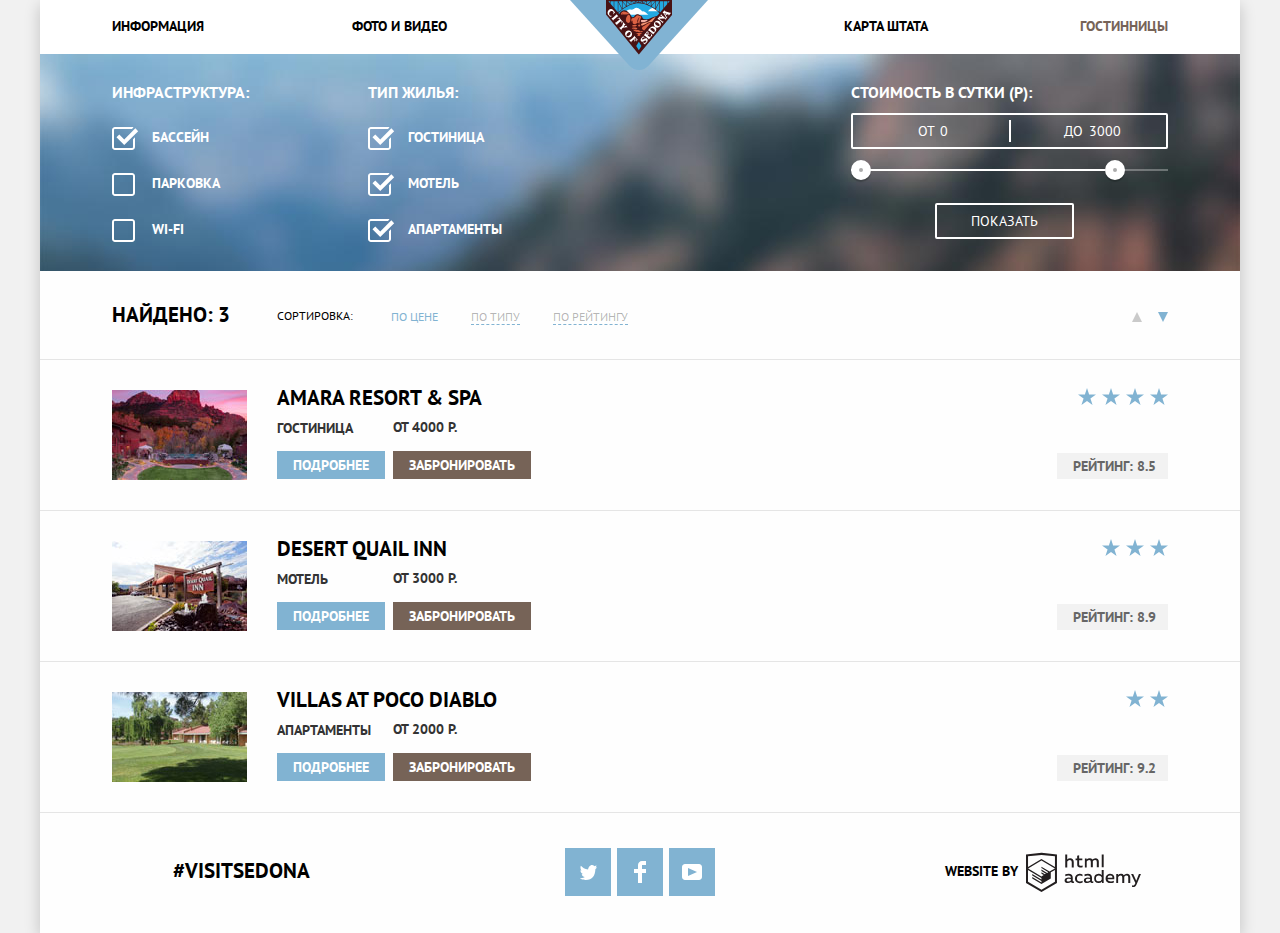
==== commit ebc54c7d: "блок поиска добавлены / исправлены состояния элементов" ====
--- a/catalog.html
+++ b/catalog.html
@@ -131,7 +131,7 @@
           <p class="result-sort-by-value">
             <a href="#" class="triangle-up">
             </a>
-            <a href="#" class="triangle-down">
+            <a href="#" class="triangle-down active">
             </a>
           </p>
         </section>
--- a/css/style.css
+++ b/css/style.css
@@ -629,6 +629,19 @@
     background-image: url("../img/checkbox-on.svg");
 }
 
+.search-input:disabled + label::before {
+    background-image: url("../img/checkbox-off-disabled.svg");    
+    color: #6a6a6a;
+}
+
+.search-input:disabled + label {
+    color: #6a6a6a;
+}
+
+.search-input:checked:disabled + label::before {
+    background-image: url("../img/checkbox-on-disabled.svg");    
+}
+
 .search-input-number {
     font: inherit;
     font-weight: 400;
@@ -839,7 +852,7 @@
     font-weight: 400;
 }
 
-.result-sort-item:not(.active) a {
+.result-sort-item:not(.active) a:not(:active) {
     border-bottom: 1px dashed #81b3d2;
 }
 
@@ -895,7 +908,8 @@
    border-bottom-color: #000000;
 }
 
-.triangle-up:active {
+.triangle-up:active,
+.triangle-up.active {
     border-bottom-color: #81b3d2;
 }
 
@@ -904,7 +918,8 @@
     border-top-color: #000000;
 }
  
-.triangle-down:active {
+.triangle-down:active,
+.triangle-down.active {
     border-top-color: #81b3d2;
 } 
 
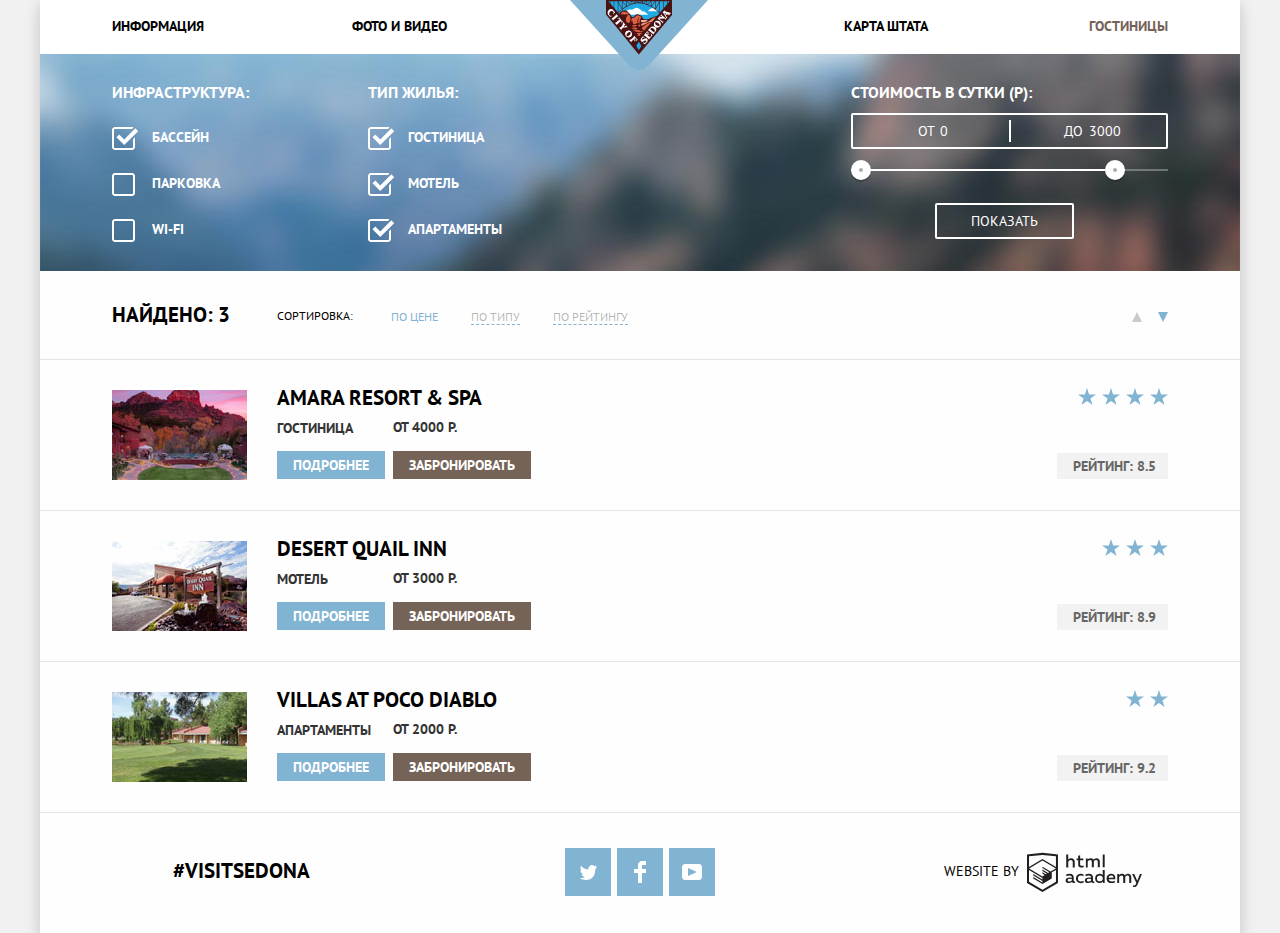
==== commit f3be6b8c: "Подогнал размеры элментов" ====
--- a/catalog.html
+++ b/catalog.html
@@ -29,7 +29,7 @@
               <a href="state-map.html">Карта штата</a>
             </li>
             <li class="site-navigation-item site-navigation-current">
-              <a href="catalog.html">Гостинницы</a>
+              <a href="catalog.html">Гостиницы</a>
             </li>
           </ul>
         </nav>
@@ -264,7 +264,7 @@
         </ul>
         <p class="footer-copyright">
           <span class="footer-copyright-text">Website by</span>
-          <a href="https://htmlacademy.ru/intensive/htmlcss">
+          <a class="logo-name" href="https://htmlacademy.ru/intensive/htmlcss">
             <svg xmlns="http://www.w3.org/2000/svg" viewBox="0 0 108.08 36.85" width="115" height="41" data-name="Layer 1">
               <title>logo-htmlacademy-small1</title>
               <path fill="#231f20" transform="translate(0 -0.02)" d="M 44.61 26.88 a 2 2 0 0 0 0.55 -0.1 v 1.33 a 3.25 3.25 0 0 1 -1.18 0.21 a 1.67 1.67 0 0 1 -1.67 -1 a 4.84 4.84 0 0 1 -3.14 1.08 c -1.51 0 -2.91 -0.83 -2.91 -2.55 c 0 -2.13 2 -2.79 3.71 -2.79 a 11.08 11.08 0 0 1 2.17 0.25 v -0.3 c 0 -1 -0.76 -1.77 -2.19 -1.77 a 7.42 7.42 0 0 0 -3 0.64 v -1.7 a 10.21 10.21 0 0 1 3.19 -0.55 c 2.36 0 3.81 1.12 3.81 3.65 v 3 a 0.54 0.54 0 0 0 0.49 0.59 h 0.17 Z m -6.44 -1.13 A 1.35 1.35 0 0 0 39.63 27 h 0.11 a 3.39 3.39 0 0 0 2.41 -1 V 24.58 a 9.72 9.72 0 0 0 -1.81 -0.21 c -1 0 -2.16 0.33 -2.16 1.38 h 0 Z m 12.36 -6.11 a 5 5 0 0 1 2.57 0.64 V 22 a 4.08 4.08 0 0 0 -2.3 -0.7 a 2.75 2.75 0 1 0 0 5.49 a 5 5 0 0 0 2.43 -0.64 v 1.71 a 6.27 6.27 0 0 1 -2.76 0.57 A 4.21 4.21 0 0 1 46 24.51 q 0 -0.21 0 -0.41 a 4.32 4.32 0 0 1 4.18 -4.46 h 0.38 Z m 12.17 7.24 a 2 2 0 0 0 0.55 -0.1 v 1.33 a 3.25 3.25 0 0 1 -1.18 0.21 a 1.67 1.67 0 0 1 -1.67 -1 a 4.84 4.84 0 0 1 -3.14 1.08 c -1.51 0 -2.91 -0.83 -2.91 -2.55 c 0 -2.13 2 -2.79 3.71 -2.79 a 11.08 11.08 0 0 1 2.17 0.25 v -0.3 c 0 -1 -0.76 -1.77 -2.19 -1.77 a 7.42 7.42 0 0 0 -3 0.64 v -1.7 a 10.21 10.21 0 0 1 3.19 -0.55 c 2.36 0 3.81 1.12 3.81 3.65 v 3 a 0.54 0.54 0 0 0 0.49 0.59 h 0.17 Z m -6.44 -1.13 A 1.35 1.35 0 0 0 57.73 27 h 0.11 a 3.39 3.39 0 0 0 2.41 -1 V 24.58 a 9.72 9.72 0 0 0 -1.81 -0.21 c -1.06 0 -2.16 0.33 -2.16 1.38 h 0 Z M 73 16 V 28.2 H 71.35 V 26.88 a 3.88 3.88 0 0 1 -3.19 1.54 a 4.4 4.4 0 0 1 0 -8.78 a 3.81 3.81 0 0 1 3 1.3 V 16 H 73 Z m -4.53 5.22 a 2.76 2.76 0 1 0 0 5.52 A 2.86 2.86 0 0 0 71.15 25 V 23 A 2.91 2.91 0 0 0 68.49 21.27 Z M 79 19.64 c 3.31 0 4.46 2.68 3.92 5.09 H 76.7 c 0.21 1.5 1.67 2.11 3.19 2.11 a 6.11 6.11 0 0 0 2.64 -0.59 v 1.6 a 7.14 7.14 0 0 1 -3 0.57 C 77 28.42 74.78 27 74.78 24 a 4.18 4.18 0 0 1 4 -4.39 H 79 Z m 0.09 1.54 a 2.28 2.28 0 0 0 -2.44 2.1 v 0.06 H 81.3 A 2 2 0 0 0 79.13 21.18 Z m 5.73 7 V 19.87 h 1.65 v 1 a 3.81 3.81 0 0 1 2.78 -1.27 A 2.86 2.86 0 0 1 91.89 21 a 4.12 4.12 0 0 1 2.91 -1.33 A 3.06 3.06 0 0 1 98 23 V 28.2 h -1.9 V 23.05 a 1.59 1.59 0 0 0 -1.42 -1.75 H 94.42 a 2.8 2.8 0 0 0 -2.07 1.12 V 28.2 h -1.9 V 23.05 A 1.59 1.59 0 0 0 89 21.31 H 88.8 a 3 3 0 0 0 -2.21 1.29 v 5.63 H 84.86 Z m 21.31 -8.33 h 1.9 l -3.91 9.46 c -0.9 2.17 -2.09 2.86 -3.35 2.86 a 4.76 4.76 0 0 1 -1.1 -0.14 V 30.46 a 2.86 2.86 0 0 0 0.85 0.12 c 0.9 0 1.58 -0.64 2.07 -1.9 l 0.17 -0.42 l -4 -8.4 h 2 l 2.86 6.29 Z M 38.73 1.46 V 6.22 a 3.81 3.81 0 0 1 2.7 -1.14 a 3.25 3.25 0 0 1 3.44 3.4 v 5.15 H 43 V 8.72 a 1.81 1.81 0 0 0 -1.61 -2 h -0.3 a 2.93 2.93 0 0 0 -2.32 1.39 v 5.52 h -1.9 V 1.46 h 1.9 Z M 49.94 2.31 v 3 h 3 V 6.91 h -3 v 3.81 c 0 1.1 0.5 1.46 1.58 1.46 a 4.49 4.49 0 0 0 1.69 -0.33 v 1.6 A 6.8 6.8 0 0 1 51 13.8 a 2.55 2.55 0 0 1 -2.86 -2.74 V 6.89 H 46.58 V 5.26 h 1.5 V 2.74 Z m 5.4 11.31 V 5.28 H 57 v 1 A 3.81 3.81 0 0 1 59.77 5 a 2.86 2.86 0 0 1 2.6 1.33 A 4.12 4.12 0 0 1 65.28 5 A 3.06 3.06 0 0 1 68.44 8.4 v 5.21 h -1.9 V 8.46 a 1.59 1.59 0 0 0 -1.42 -1.75 H 64.89 a 2.8 2.8 0 0 0 -2.07 1.12 v 5.78 h -1.9 V 8.46 A 1.59 1.59 0 0 0 59.5 6.71 H 59.27 A 3 3 0 0 0 57.06 8 v 5.63 H 55.34 Z M 71.17 1.45 H 73 V 13.6 H 71.17 V 1.45 Z M 14.71 0 H 14.55 L 0 1.54 V 28.21 l 14.55 8.66 l 14.55 -8.66 V 1.54 Z m 12.5 27.1 L 14.55 34.64 L 1.9 27.12 V 16.18 l 12.59 7.5 V 25 L 5.86 19.9 v 1.31 l 8.68 5.21 v 1.39 L 5.87 22.65 V 24 l 8.68 5.21 l 8.75 -5.24 V 18.31 L 27.2 16 V 27.12 Z m 0 -12.53 l -3.48 2 l -1.6 1 L 14.51 13 v 1.31 L 21 18.23 H 21 l -0.14 0.09 l -1 0.54 l -5.37 -3.2 V 17 l 4.24 2.52 l -1 0.67 l -3.2 -1.9 v 1.31 l 2.1 1.24 L 14.5 22.1 L 2 14.65 L 14.51 7.11 Z m 0 -1.32 L 14.49 5.76 L 1.91 13.25 v -10 L 14.56 1.92 L 27.21 3.25 v 10 h 0 Z" />
--- a/css/style.css
+++ b/css/style.css
@@ -115,9 +115,11 @@
 
 .site-navigation a {
     color: #000000;
-}
-
-.site-navigation a:hover {
+    outline: none;
+}
+
+.site-navigation a:hover,
+.site-navigation a:focus {
     color: #81b3d2;
 }
 
@@ -230,14 +232,14 @@
     font-size: 14px;
     line-height: 21px;
     position: absolute;
-    top: 50%;
+    top: 48%;
     left: 50%;
     transform: translate(-50%, -50%);
 }
 
 .advantage-item-description h3 {
     margin: 0 auto;
-    margin-bottom: 65px;
+    /*margin-bottom: 65px;*/
     font-size: 21px;
     line-height: 21px;
 }
@@ -246,7 +248,12 @@
     max-width: 151px;
 }
 
-.extra-advantage h3{
+.extra-advantage {
+    color: #000000;
+    background-color: #eeeeee;
+}
+
+.extra-advantage h3 {
     max-width: 160px;
 }
 
@@ -256,11 +263,6 @@
 
 .main-advantage .advantage-item-info {
     max-width: 305px;
-}
-
-.advantage-item:nth-of-type(n+3) .advantage-item-description {
-    color: #000000;
-    background-color: #eeeeee;
 }
 
 .advantage-item-info {
@@ -268,7 +270,7 @@
     font-size: 14px;
     line-height: 21px;
     margin-top: auto;
-    margin-bottom: 55px;
+    margin-bottom: 60px;
     text-align: center;
 }
 
@@ -339,7 +341,8 @@
     background-color: #766357;
 }
 
-.button-search:hover {
+.button-search:hover,
+.button-search:focus {
     background-color: #604e43;
 }
 
@@ -352,6 +355,7 @@
 .map {
     position: relative;
 }
+
 
 /*---------- Footer ----------*/
 .site-footer {
@@ -408,6 +412,7 @@
 }
 
 .footer-copyright-text {
+    font-weight: 400;
     margin-top: 6px;
     margin-right: 8px;
 }
@@ -434,9 +439,23 @@
     fill: #5496bd;
 }
 
-.logo-name * { 
+.logo-name {
+    outline: none;
+}
+
+.logo-name path { 
     fill: #231f20;
 }
+
+.logo-name:hover path,
+.logo-name:focus path { 
+    fill: #81b3d2;
+}
+
+.logo-name:active path { 
+    fill: #bdbbbc;
+}
+
 
 /*---------- hotel-search ----------*/
 .hotel-search-form {
@@ -531,9 +550,10 @@
     margin-top: 26px;
 }
 
-.hotel-search-button-find:hover {
+.hotel-search-button-find:hover,
+.hotel-search-button-find:focus {
     background-color: #669ec0;
-}
+}   
 
 .hotel-search-button-find:active {
     color: rgba(0, 0, 0, 0.3);
@@ -552,7 +572,7 @@
     background-color: #f2f2f2;
 }
 
-.hotel-search-button-calendar:hover,
+.hotel-search-button-calendar:hover *,
 .hotel-search-button-calendar:focus * {
     fill: #000000;
 }
@@ -612,6 +632,10 @@
     line-height: 21px;
     color: #ffffff;
     padding-left: 40px;
+}
+
+.search-input:focus + label{
+    outline: 1px solid #1c4f80;
 }
 
 .search-input + label::before{
@@ -803,7 +827,8 @@
     cursor: pointer;
 }
 
-.search-button:hover {
+.search-button:hover,
+.search-button:focus {
     color: #000000;
     background: #ffffff;
 }
@@ -878,6 +903,10 @@
 
 .result-sort-item.active a {
     color: #81b3d2;
+}
+
+.result-sort-item.active a:focus {
+    outline: 1px solid #1c4f80;
 }
 
 .triangle-up {
@@ -923,6 +952,11 @@
     border-top-color: #81b3d2;
 } 
 
+.triangle-up.active:focus,
+.triangle-down.active:focus {
+    outline: 1px solid #1c4f80;
+}
+
 /*------*/
 .appartment-type,
 .appartment-price {
@@ -953,6 +987,7 @@
 
 .button-detail:active {
     background-color: #5496bd;
+    color: rgba(0, 0, 0, 0.3);
 }
 
 .button-booking {
@@ -969,6 +1004,7 @@
 
 .button-booking:active {
     background-color: #503e33;
+    color: rgba(0, 0, 0, 0.3);
 }
 
 .rating-starts {
@@ -1117,7 +1153,7 @@
 }
  
 @keyframes shake {
-    0%, 100% { 
+    0%, 100% {
         transform: translateX(0);
     }
     10%, 30%, 50%, 70%, 90% { 
@@ -1138,6 +1174,7 @@
     z-index: 2;
   
     border: none;
+    width: 100%;
 }
 
 .map img {
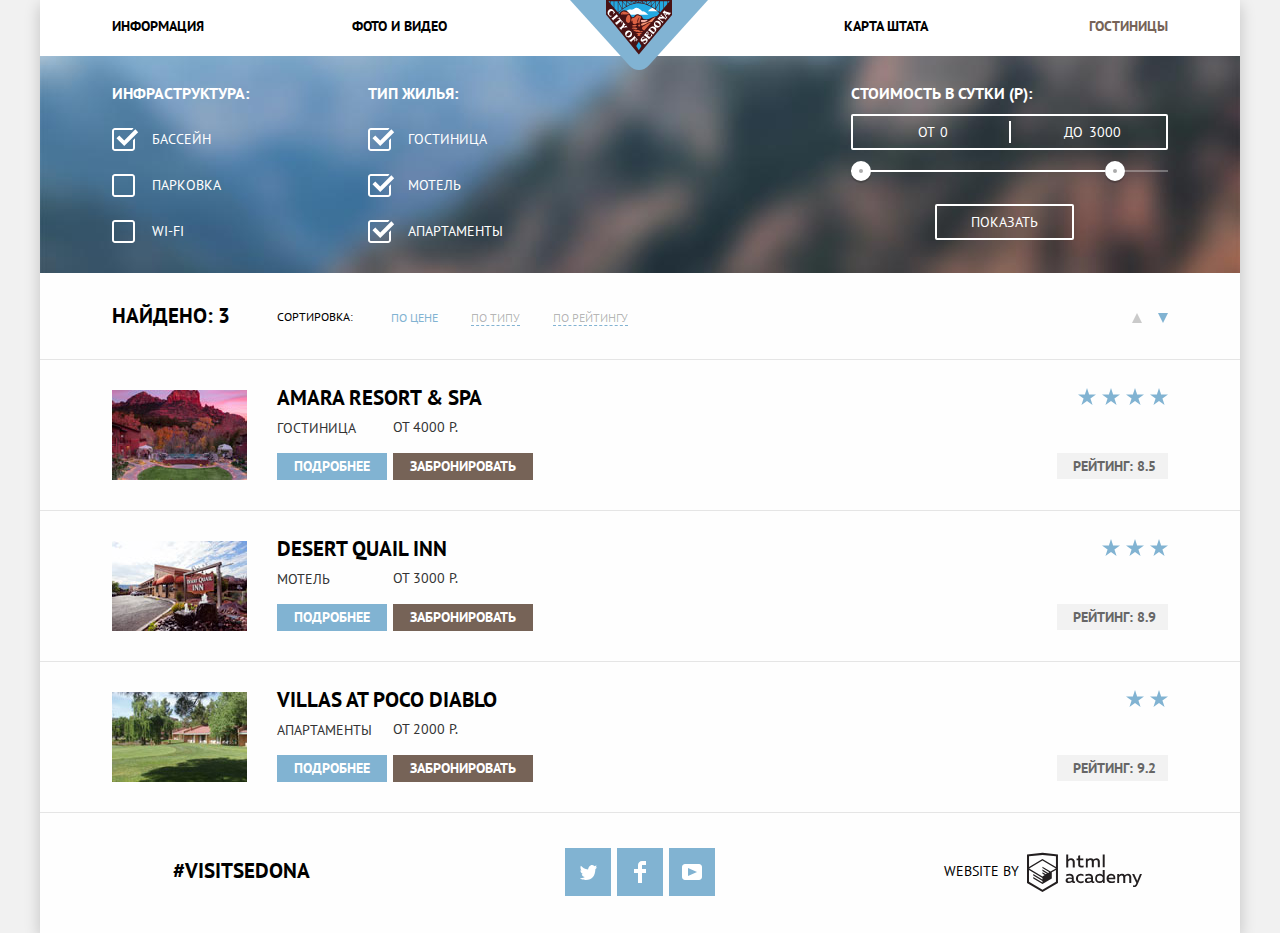
==== commit d3c10a9f: "подключены минимизированные js и css" ====
--- a/catalog.html
+++ b/catalog.html
@@ -5,7 +5,7 @@
     <title>Седона - каталог</title>
     <link href="https://fonts.googleapis.com/css?family=PT+Sans:400,700&display=swap&subset=cyrillic" rel="stylesheet">
     <link href="css/normalize.css" rel="stylesheet">
-    <link href="css/style.css" rel="stylesheet">    
+    <link href="css/style-min.css" rel="stylesheet">    
   </head>
   <body class="inner-page">
     <div class="background-container">
--- a/css/style-min.css
+++ b/css/style-min.css
@@ -0,0 +1 @@
+body{margin:0;padding:0;font-family:"PT Sans",Arial,sans-serif;font-size:14px;line-height:26px;font-weight:700;color:#000;text-transform:uppercase;background-color:#f1f1f1;counter-reset:block-number;position:relative}a{text-decoration:none}img{max-width:100%;height:auto}.visually-hidden:not(:focus):not(:active),input[type="checkbox"].visually-hidden{position:absolute;width:1px;height:1px;margin:-1px;border:0;padding:0;white-space:nowrap;-webkit-clip-path:inset(100%);clip-path:inset(100%);clip:rect(0 0 0 0);overflow:hidden}.background-container{position:relative;width:1200px;margin:0 auto;-webkit-box-shadow:0 5px 15px 0 rgba(0,1,1,0.2);box-shadow:0 5px 15px 0 rgba(0,1,1,0.2)}.button{display:inline-block;vertical-align:middle;padding:10px 30px;font:inherit;text-align:center;text-transform:uppercase;border:none;outline:none;font-size:14px}.container{padding:0 72px}.list-reset{margin:0;padding:0;list-style:none}.fieldset-reset{border:none;padding:0;margin:0}.hidden{display:none}.site-header{background-color:#fff}.main-navigation{position:relative;padding-top:13px;padding-bottom:17px}.navigation-logo{position:absolute;left:calc(50% - 140px/2);top:0}.site-navigation{display:-webkit-box;display:-ms-flexbox;display:flex;-webkit-box-align:center;-ms-flex-align:center;align-items:center}.site-navigation a{color:#000;outline:none}.site-navigation a:hover,.site-navigation a:focus{color:#81b3d2}.site-navigation a:active{color:rgba(0,0,0,0.3)}.site-navigation-item{width:128px;margin-right:112px;text-align:left}.site-navigation-item:nth-child(2){margin-right:auto}.site-navigation-item:last-child{margin-right:0}.site-navigation-item:nth-last-child(1),.site-navigation-item:nth-last-child(2){text-align:right}.site-navigation-current a{color:#766357}.main{background-color:#fff}.main-header{max-width:450px;margin:0 auto;margin-bottom:25px;text-align:center;font-size:21px}.intro{background-color:#38484d;background-image:url(../img/intro-background.jpg);background-repeat:no-repeat;background-position:center -55px;background-size:100%;text-align:center;margin-bottom:60px;position:relative}.intro::after{content:"";position:absolute;bottom:0;left:0;right:0;background-image:url(../img/intro-polygon.svg);background-repeat:no-repeat;background-position:0 2px;height:59px}.intro img{margin-top:76px;margin-bottom:71px}.advantage-list-caption{color:#333;text-align:center;font-weight:400;margin-bottom:52px}.advantage-list{display:-webkit-box;display:-ms-flexbox;display:flex;-ms-flex-wrap:wrap;flex-wrap:wrap}.advantage-item{min-width:400px;min-height:256px}.advantage-item-description{-webkit-box-sizing:border-box;box-sizing:border-box;min-width:400px;min-height:256px;position:relative;color:#fff;text-align:center;background-color:#81b3d2;padding-top:49px;display:-webkit-box;display:-ms-flexbox;display:flex;-webkit-box-orient:vertical;-webkit-box-direction:normal;-ms-flex-direction:column;flex-direction:column;-webkit-box-align:center;-ms-flex-align:center;align-items:center}.advantage-item-description::after{display:block;width:100%;counter-increment:block-number;content:"— №"counter(block-number)" —";font-weight:400;font-size:14px;line-height:21px;position:absolute;top:48%;left:50%;-webkit-transform:translate(-50%,-50%);-ms-transform:translate(-50%,-50%);transform:translate(-50%,-50%)}.advantage-item-description h3{margin:0 auto;font-size:21px;line-height:21px}.main-advantage h3{max-width:151px}.extra-advantage{color:#000;background-color:#eee}.extra-advantage h3{max-width:160px}.extra-advantage .advantage-item-info{max-width:255px}.advantage-item:nth-last-child(2) .advantage-item-info{max-width:265px}.main-advantage .advantage-item-info{max-width:305px}.advantage-item-info{font-weight:400;font-size:14px;line-height:21px;margin-top:auto;margin-bottom:57px;text-align:center}.city-advantage-list{display:-webkit-box;display:-ms-flexbox;display:flex;min-width:400px;min-height:330px}.city-advantage-item{background-repeat:no-repeat;background-position:center 60px;text-align:center;width:400px}.city-advantage-item:nth-child(1){background-image:url(../img/icon-house.svg)}.city-advantage-item:nth-child(2){background-image:url(../img/icon-burger.svg)}.city-advantage-item:nth-child(3){background-image:url(../img/icon-present.svg)}.city-advantage-item h4{font-size:21px;margin-top:159px;margin-bottom:22px}.city-advantage-item p{font-weight:400;width:300px;margin:0 auto;line-height:21px}.search{text-align:center}.got-interested{font-size:30px;line-height:36px;margin-top:52px;margin-bottom:25px;display:inline-block;vertical-align:middle}.search p{color:#333;font-weight:400;margin-top:0;margin-bottom:45px;line-height:24px}.button.button-search{padding:31px 140px;font-size:21px;color:#fff;background-color:#766357}.button-search:hover,.button-search:focus{background-color:#604e43}.button-search:active{color:rgba(0,0,0,0.3);background-color:#503e33}.map{position:relative}.site-footer{position:absolute;bottom:0;left:0;display:-webkit-box;display:-ms-flexbox;display:flex;-webkit-box-align:start;-ms-flex-align:start;align-items:flex-start;-webkit-box-sizing:border-box;box-sizing:border-box;min-width:1200px;padding-top:35px;padding-bottom:20px;background-color:rgba(255,255,255,0.9);z-index:4;min-height:120px}.inner-page .site-footer{position:static}.footer-hashtag{display:inline-block;vertical-align:top;width:258px;font-size:21px;margin:0;padding:0;padding-top:10px;margin-right:195px;text-align:center;vertical-align:top}.footer-copyright{display:-webkit-box;display:-ms-flexbox;display:flex;-webkit-box-pack:center;-ms-flex-pack:center;justify-content:center;width:251px;padding:0;margin:0;padding-top:4px}.footer-social-list{display:-webkit-box;display:-ms-flexbox;display:flex;-ms-flex-wrap:wrap;flex-wrap:wrap;-webkit-box-pack:justify;-ms-flex-pack:justify;justify-content:space-between;width:150px;margin-right:auto}.footer-social-list li{margin-bottom:6px}.footer-copyright-text{font-weight:400;margin-top:6px;margin-right:8px}.social-button{display:-webkit-box;display:-ms-flexbox;display:flex;-webkit-box-align:center;-ms-flex-align:center;align-items:center;-webkit-box-pack:center;-ms-flex-pack:center;justify-content:center;width:46px;height:48px;background-color:#81b3d2}.social-button:hover,.social-button:focus{background-color:#669ec0}.social-button:active path{background-color:#5496bd;fill:#5496bd}.logo-name{outline:none}.logo-name path{fill:#231f20}.logo-name:hover path,.logo-name:focus path{fill:#81b3d2}.logo-name:active path{fill:#bdbbbc}.hotel-search-form{text-align:center}.search-dates{padding-left:3px}.search-dates input{padding:0 10px}.search-form-field{-webkit-box-sizing:border-box;box-sizing:border-box;outline:none;font:inherit;text-transform:uppercase;background-color:#f2f2f2;border:2px solid transparent;height:38px;padding:0 13px}.search-form-field:hover{background-color:#ebebeb}.search-form-field:focus{background-color:#fff;border-color:#e5e5e5}.search-form-field.field-text{width:308px}.search-form-field.field-number{width:38px}.hotel-search-button{position:relative;padding:0;height:38px;width:38px;background-color:#f2f2f2}.hotel-search-button::before,.hotel-search-button-plus::after{content:"";display:block;position:absolute;left:50%;top:50%;-webkit-transform:translate(-50%,-50%);-ms-transform:translate(-50%,-50%);transform:translate(-50%,-50%);background-color:#a9a9a9}.hotel-search-button::before{width:12px;height:3px}.hotel-search-button-plus::after{width:3px;height:12px}.hotel-search-button:hover::before,.hotel-search-button:hover::after,.hotel-search-button:focus::before,.hotel-search-button:focus::after{background-color:#000}.hotel-search-button:active::before,.hotel-search-button:active::after{background-color:#81b3d2}.hotel-search-button-find{padding:15px 196px;font:inherit;font-size:21px;text-transform:uppercase;color:#fff;background-color:#81b3d2;margin-top:26px}.hotel-search-button-find:hover,.hotel-search-button-find:focus{background-color:#669ec0}.hotel-search-button-find:active{color:rgba(0,0,0,0.3);background-color:#5496bd}.hotel-search-button-calendar{padding:0;height:38px;width:38px;display:-webkit-inline-box;display:-ms-inline-flexbox;display:inline-flex;vertical-align:middle;-webkit-box-align:center;-ms-flex-align:center;align-items:center;-webkit-box-pack:center;-ms-flex-pack:center;justify-content:center;vertical-align:bottom;background-color:#f2f2f2}.hotel-search-button-calendar:hover *,.hotel-search-button-calendar:focus *{fill:#000}.hotel-search-button-calendar:active *{fill:#81b3d2}.hotel-search-button-calendar *{fill:#cacaca}.appartment-item-header{display:inline-block;vertical-align:middle;font-size:21px}.appartment-item-header a{text-decoration:none;color:#000;outline:none}.appartment-item-header a:hover,.appartment-item-header a:focus{color:#81b3d2}.appartment-item-header a:active{color:rgba(0,0,0,0.3)}.search-appartment{background-color:#81b3d2;background-image:url(../img/filter-background.jpg);background-size:100%;background-position-y:-55px;padding-top:27px;padding-bottom:31px}.search-form legend{font-size:16px;line-height:21px;color:#fff;margin-bottom:25px}.search-option:not(:last-child){margin-bottom:25px}.search-option label{font-weight:400}.search-option{position:relative;font-size:14px;line-height:21px;color:#fff;padding-left:40px}.search-input:focus + label{outline:1px solid #1c4f80}.search-input + label::before{content:"";display:block;position:absolute;left:0;top:-1px;width:27px;height:23px;background-image:url(../img/checkbox-off.svg);background-repeat:no-repeat}.search-input:checked + label::before{background-image:url(../img/checkbox-on.svg)}.search-input:disabled + label::before{background-image:url(../img/checkbox-off-disabled.svg);color:#6a6a6a}.search-input:disabled + label{color:#6a6a6a}.search-input:checked:disabled + label::before{background-image:url(../img/checkbox-on-disabled.svg)}.search-input-number{font:inherit;font-weight:400;font-size:14px;line-height:21px;color:#fff}.search-button{font:inherit;font-weight:400;font-size:14px;line-height:21px;background-color:transparent;color:#fff}.search-form{display:-webkit-box;display:-ms-flexbox;display:flex;justify-items:flex-end}.column-infrastructure{min-width:241px}.column-house-type{min-width:241px;margin-left:15px}.column-cost{margin-left:auto}.column-cost legend{margin-bottom:10px}.filter-range{width:317px;color:#fff;font-weight:400}.filter-range-title{margin-bottom:9px;font-weight:600;font-size:16px;line-height:21px}.price-controls{position:relative;height:32px;margin-bottom:20px;font-size:0;border:2px solid #fff;border-radius:2px}.price-controls::after{content:"";position:absolute;top:50%;left:50%;width:2px;height:22px;background:#fff;-webkit-transform:translate(-50%,-50%);-ms-transform:translate(-50%,-50%);transform:translate(-50%,-50%)}.price-controls label{display:inline-block;vertical-align:middle;font-size:14px;line-height:32px;vertical-align:top;cursor:pointer}.price-controls .min-price,.price-controls .max-price{width:90px}.price-controls .min-price{padding-left:65px}.price-controls .max-price{padding-left:56px}.search-input{width:50px;margin:0;color:inherit;font:inherit;background:none;border:none;line-height:14px}.range-controls{position:relative;margin-bottom:32px}.range-controls .scale{height:2px;background:rgba(255,255,255,0.3)}.range-controls .bar{width:80%;height:2px;background:#fff}.range-toggle{position:absolute;top:-9px;width:4px;height:4px;background:#ababab;border:8px solid #fff;border-radius:50%;-webkit-box-shadow:0 2px 1px 0 rgba(0,1,1,0.2);box-shadow:0 2px 1px 0 rgba(0,1,1,0.2);cursor:pointer}.range-toggle:hover{background:#1c4f80}.range-toggle-min{left:0}.range-toggle-max{left:80%}.search-button{display:block;margin-left:84px;padding:6px 34px;font-size:14px;line-height:20px;color:#fff;text-transform:uppercase;background:transparent;border:2px solid #fff;border-radius:2px;cursor:pointer}.search-button:hover,.search-button:focus{color:#000;background:#fff}.result-sort{background-color:#fefefe;display:-webkit-box;display:-ms-flexbox;display:flex;-webkit-box-align:center;-ms-flex-align:center;align-items:center;min-height:86px}.result-found{display:inline-block;vertical-align:middle;font-size:21px;line-height:26px;font-weight:700}.result-sort-by-value{margin-left:auto}.result-sort-item{display:inline-block;vertical-align:middle;margin-left:29px}.result-sort-item:nth-child(1){margin-left:38px}.result-found{min-width:165px}.result-sort-list-label{min-width:76px;font-size:12px;line-height:21px;font-weight:400}.result-sort-item:not(.active) a:not(:active){border-bottom:1px dashed #81b3d2}.result-sort-item a{font-size:12px;line-height:21px;font-weight:400;outline:none}.result-sort-item a:hover,.result-sort-item a:focus{color:#81b3d2}.result-sort-item a:active{color:#000}.result-sort-item a{color:rgba(0,0,0,0.3)}.result-sort-item.active a{color:#81b3d2}.result-sort-item.active a:focus{outline:1px solid #1c4f80}.triangle-up{display:inline-block;vertical-align:middle;width:0;height:0;border-left:5px solid transparent;border-right:5px solid transparent;border-bottom:10px solid #cacaca;outline:none}.triangle-down{display:inline-block;vertical-align:middle;width:0;height:0;border-left:5px solid transparent;border-right:5px solid transparent;border-top:10px solid #cacaca;margin-left:12px;outline:none}.triangle-up:hover,.triangle-up:focus{border-bottom-color:#000}.triangle-up:active,.triangle-up.active{border-bottom-color:#81b3d2}.triangle-down:hover,.triangle-down:focus{border-top-color:#000}.triangle-down:active,.triangle-down.active{border-top-color:#81b3d2}.triangle-up.active:focus,.triangle-down.active:focus{outline:1px solid #1c4f80}.appartment-type,.appartment-price{font-size:14px;line-height:21px;color:#333;font-weight:400}.appartment-type{display:inline-block;vertical-align:middle;min-width:110px;margin-right:2px}.button-detail{color:#fff;background-color:#81b3d2;vertical-align:top;padding:0 17px 1px;margin:0;margin-right:6px}.button-detail:hover,.button-detail:focus{background-color:#669ec0}.button-detail:active{background-color:#5496bd;color:rgba(0,0,0,0.3)}.button-booking{color:#fff;background-color:#766357;padding:0 17px 1px;margin:0}.button-booking:hover,.button-booking:focus{background-color:#604e43}.button-booking:active{background-color:#503e33;color:rgba(0,0,0,0.3)}.rating-starts{display:block;background-image:url(../img/star.svg);width:10px;height:17px;margin:0;margin-top:3px;padding:0;background-repeat:repeat-x;margin-left:auto}.stars-1{width:24px}.stars-2{width:48px}.stars-3{width:72px}.stars-4{width:96px}.stars-5{width:120px}.rating-digit{display:inline-block;vertical-align:middle;color:#666;background-color:#f2f2f2;padding-left:16px;padding-right:12px;margin:0;margin-top:48px;font-weight:400px}.appartment-item{display:-webkit-box;display:-ms-flexbox;display:flex;list-style:none;padding-top:25px;padding-bottom:30px;border-top:1px solid #e5e5e5;background-color:#fefefe}.appartment-item:last-child{border-bottom:1px solid #e5e5e5}.hotel-search{-webkit-box-sizing:border-box;box-sizing:border-box;width:570px;padding:55px;background-color:#fff;position:absolute;top:0;left:calc(50% - 570px /2)}.hotel-search-line{display:-webkit-box;display:-ms-flexbox;display:flex;-webkit-box-pack:justify;-ms-flex-pack:justify;justify-content:space-between}.hotel-search-item{display:-webkit-box;display:-ms-flexbox;display:flex;-webkit-box-align:center;-ms-flex-align:center;align-items:center;margin-top:0;margin-bottom:29px;min-width:227px}.hotel-search-item label{margin-right:auto}.hotel-search-item.search-children label{margin-left:48px}.appartment-item-image{margin-top:5px;margin-right:30px}.appartment-item-second-column{width:560px}.appartment-item-header{margin-top:0;margin-bottom:3px}.appartment-info{margin:0;margin-bottom:13px}.appartment-booking{margin:0;padding:0;font-size:0}.appartment-rating{margin-left:auto}.advantage-item:nth-child(1){display:-webkit-box;display:-ms-flexbox;display:flex;-ms-flex-wrap:wrap;flex-wrap:wrap}.advantage-item:nth-child(2){display:-webkit-box;display:-ms-flexbox;display:flex}@-webkit-keyframes pulse{0%{-webkit-transform:scale(0.5);transform:scale(0.5);opacity:0}70%{-webkit-transform:scale(1.1);transform:scale(1.1);opacity:1}100%{-webkit-transform:scale(1);transform:scale(1)}}@keyframes pulse{0%{-webkit-transform:scale(0.5);transform:scale(0.5);opacity:0}70%{-webkit-transform:scale(1.1);transform:scale(1.1);opacity:1}100%{-webkit-transform:scale(1);transform:scale(1)}}.hotel-search-show{-webkit-animation:pulse;animation:pulse;-webkit-animation-duration:.8s;animation-duration:.8s}@-webkit-keyframes shake{0%,100%{-webkit-transform:translateX(0);transform:translateX(0)}10%,30%,50%,70%,90%{-webkit-transform:translateX(-10px);transform:translateX(-10px)}20%,40%,60%,80%{-webkit-transform:translateX(10px);transform:translateX(10px)}}@keyframes shake{0%,100%{-webkit-transform:translateX(0);transform:translateX(0)}10%,30%,50%,70%,90%{-webkit-transform:translateX(-10px);transform:translateX(-10px)}20%,40%,60%,80%{-webkit-transform:translateX(10px);transform:translateX(10px)}}.hotel-search-error{-webkit-animation-name:shake;animation-name:shake;-webkit-animation-duration:.6s;animation-duration:.6s}.map iframe{position:relative;z-index:2;border:none;width:100%}.map img{position:absolute;top:0;left:0;z-index:1}.hotel-search{z-index:3}